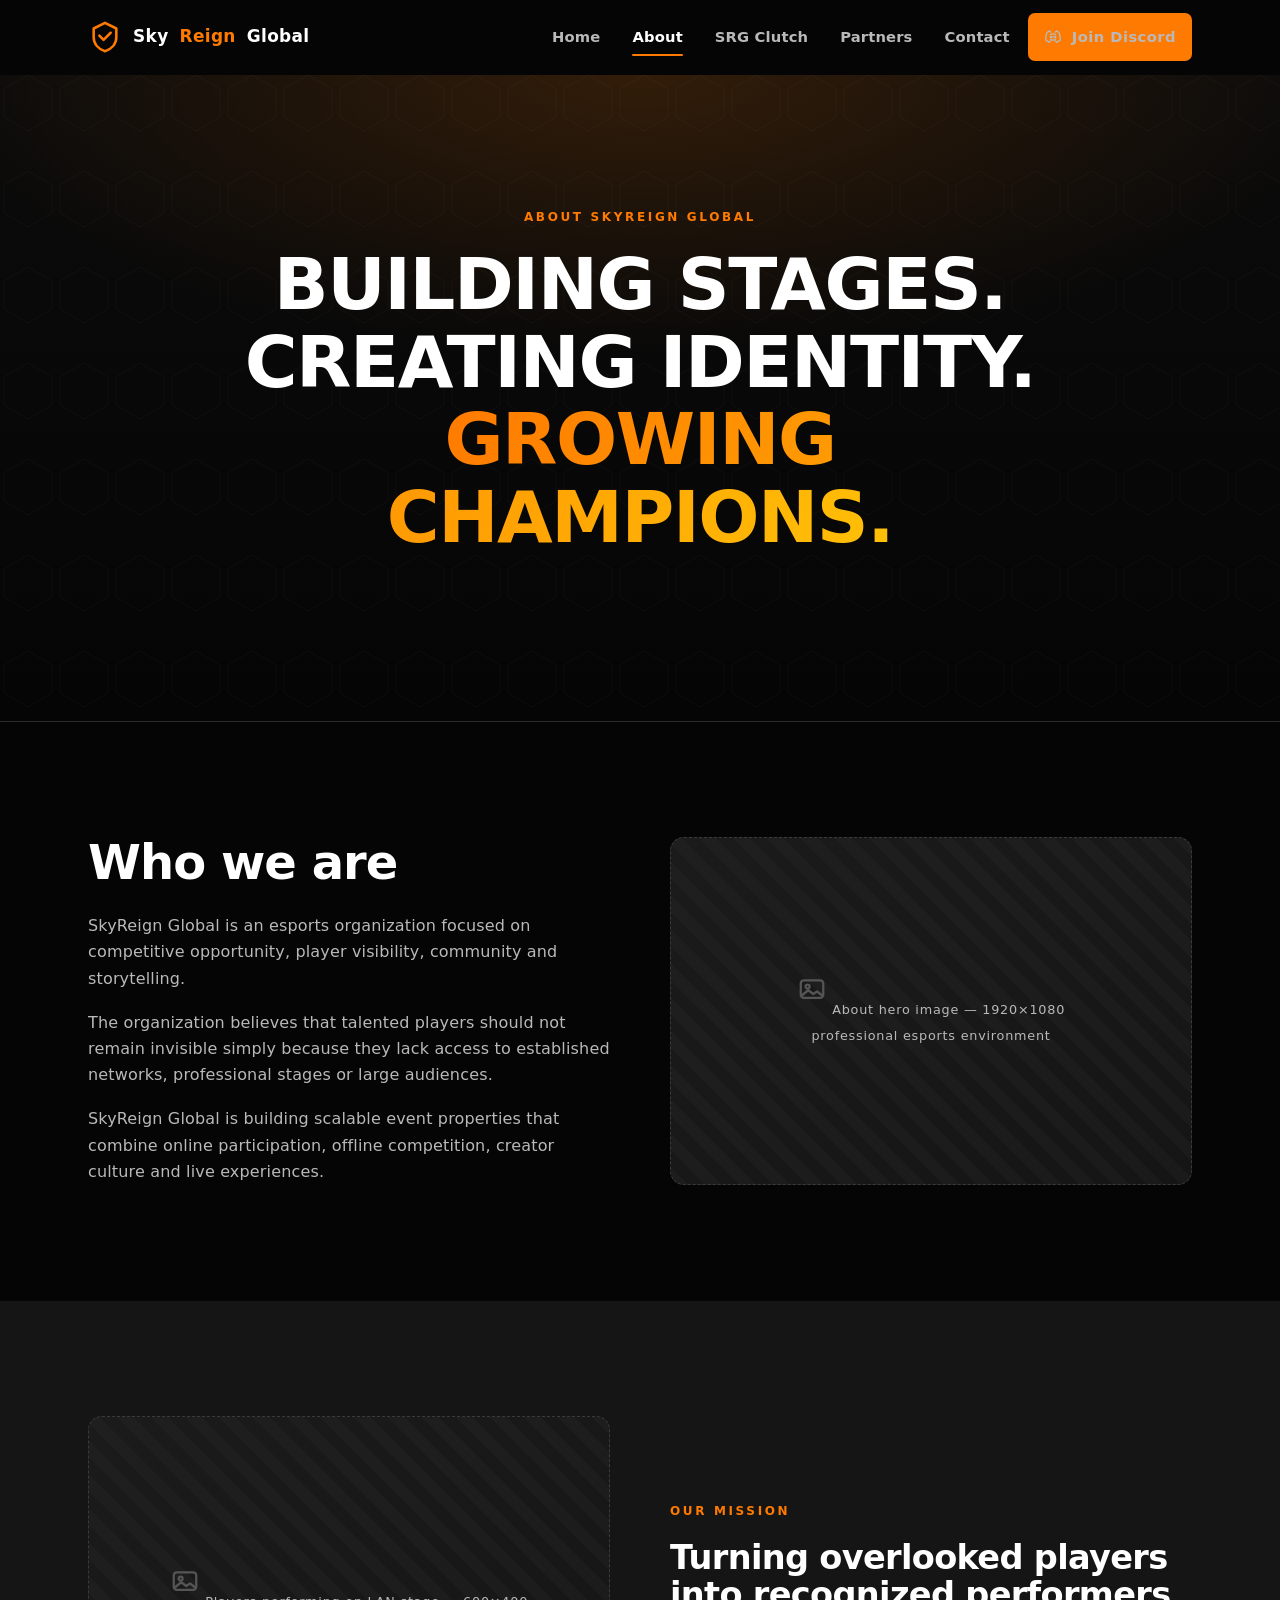
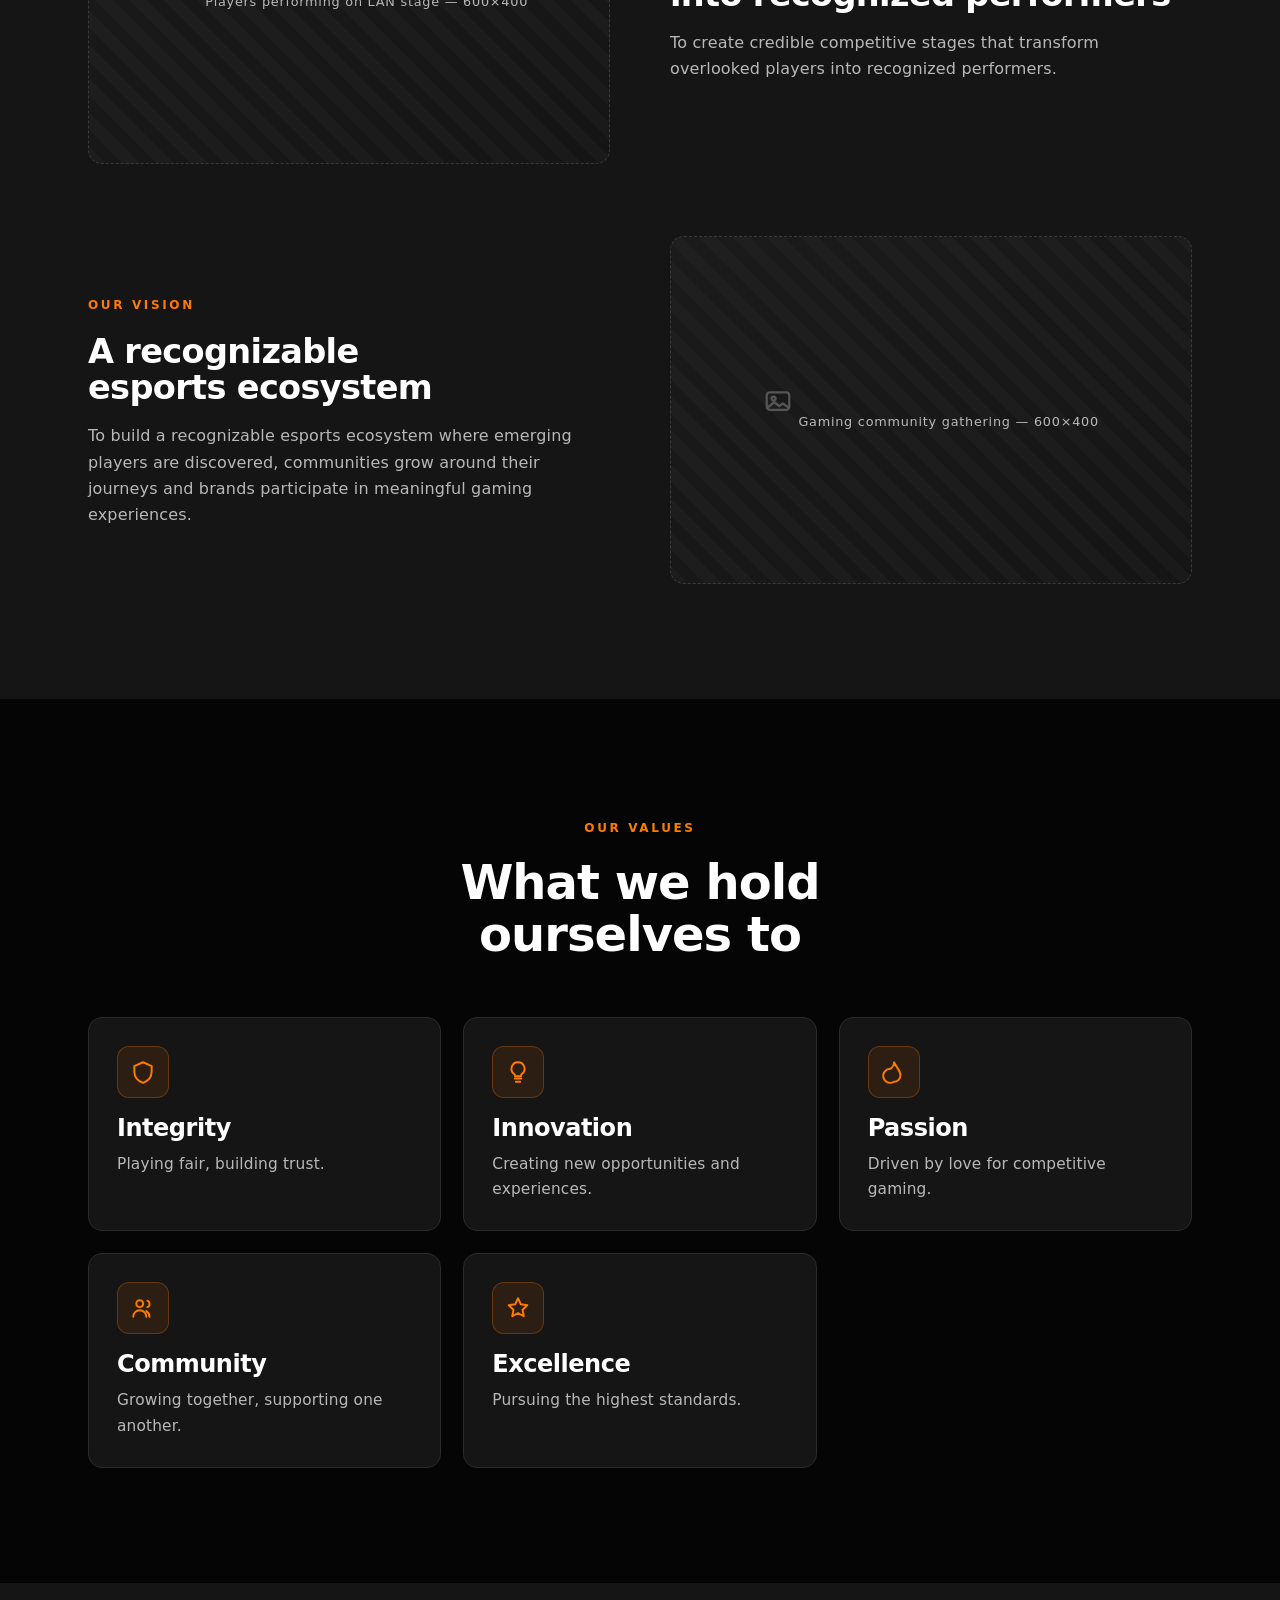
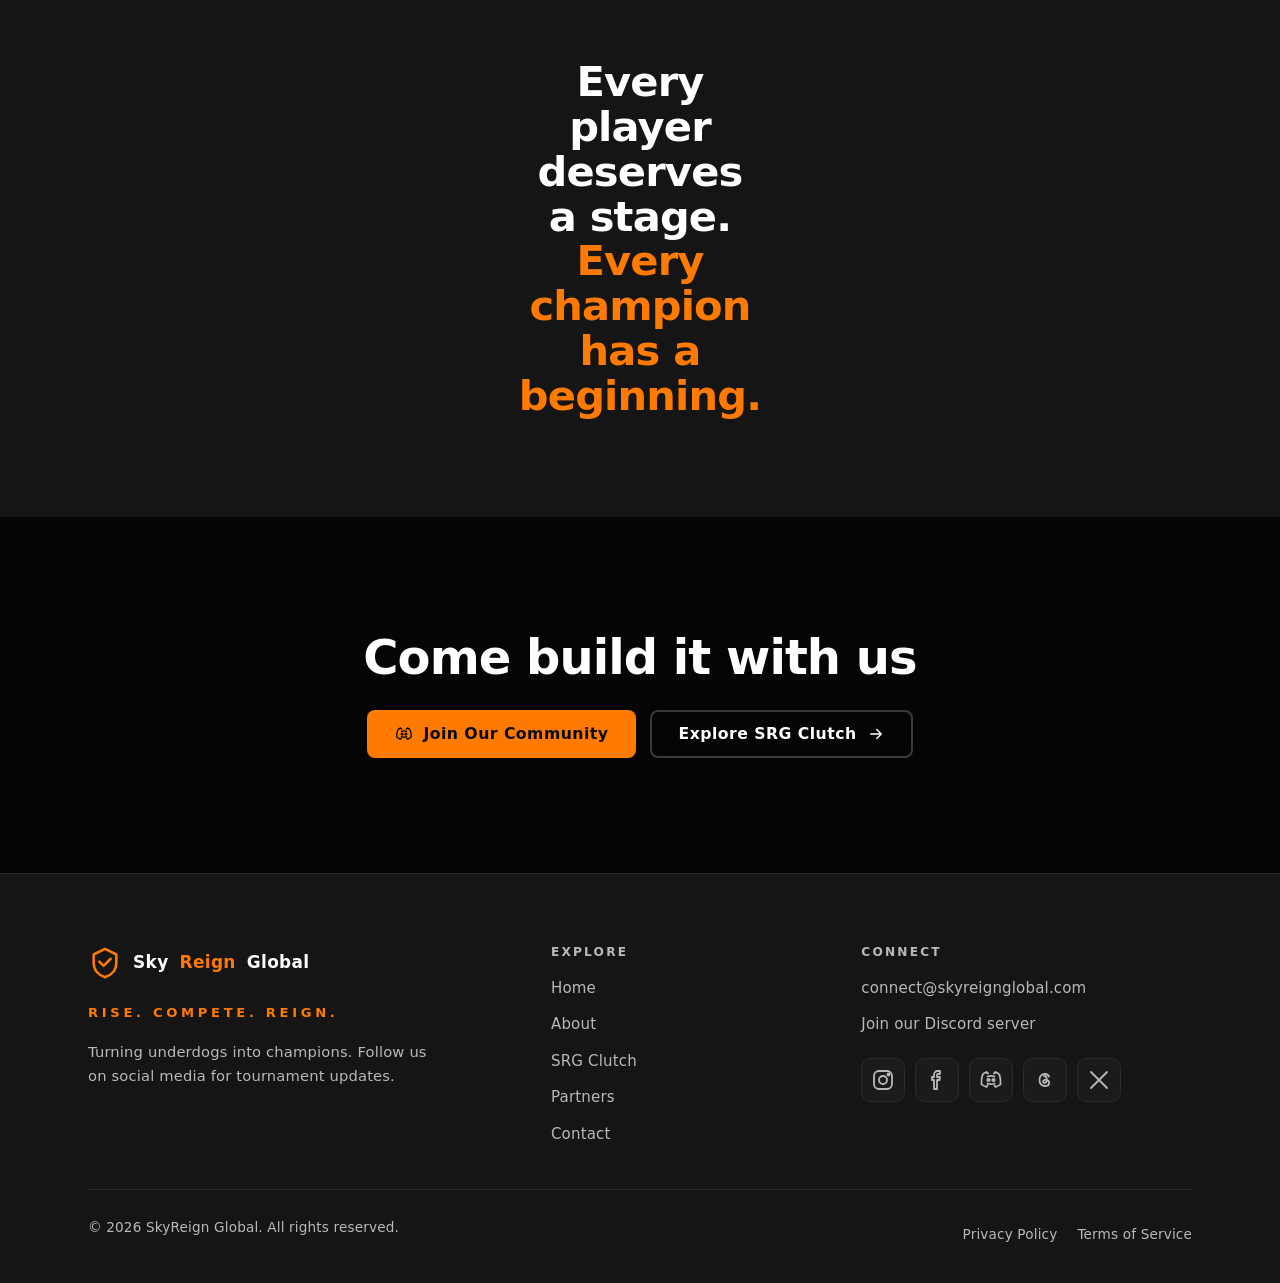
==== about.html @ 689725c6 "Build full SkyReign Global static site Replace the single registration page with the complete five-p" ====
<!DOCTYPE html>
<html lang="en">
<head>
<meta charset="utf-8">
<meta name="viewport" content="width=device-width, initial-scale=1">
<title>About SkyReign Global | Esports Organization</title>
<meta name="description" content="Learn about SkyReign Global's mission to discover talent, create opportunities, and build thriving esports communities for emerging players.">
<link rel="canonical" href="https://www.skyreignglobal.com/about">
<meta property="og:type" content="website">
<meta property="og:site_name" content="SkyReign Global">
<meta property="og:title" content="About SkyReign Global | Esports Organization">
<meta property="og:description" content="Learn about SkyReign Global's mission to discover talent, create opportunities, and build thriving esports communities for emerging players.">
<meta property="og:url" content="https://www.skyreignglobal.com/about">
<meta property="og:image" content="https://www.skyreignglobal.com/assets/img/og-about.jpg">
<meta name="twitter:card" content="summary_large_image">
<meta name="theme-color" content="#050505">
<link rel="stylesheet" href="assets/css/styles.css">
</head>
<body>

<a class="skip-link" href="#main">Skip to main content</a>

<header class="site-header">
  <div class="wrap header-inner">
    <a class="brand" href="index.html">
      <svg class="mark icon" style="color:var(--inferno)" aria-hidden="true"><use href="assets/icons.svg#i-logo"></use></svg>
      Sky<em>Reign</em> Global
    </a>
    <button class="nav-toggle" type="button" aria-expanded="false" aria-controls="primary-nav" aria-label="Open menu">
      <svg class="icon" aria-hidden="true"><use href="assets/icons.svg#i-menu"></use></svg>
    </button>
    <nav id="primary-nav" class="nav" aria-label="Primary">
      <a href="index.html">Home</a>
      <a href="about.html" aria-current="page">About</a>
      <a href="srg-clutch.html">SRG Clutch</a>
      <a href="partners.html">Partners</a>
      <a href="contact.html">Contact</a>
      <a class="btn header-cta" href="https://discord.gg/VtwueCAWg9" target="_blank" rel="noopener">
        <svg class="icon" aria-hidden="true"><use href="assets/icons.svg#i-discord"></use></svg>
        Join Discord
      </a>
    </nav>
  </div>
</header>

<main id="main">

  <section class="hero compact center">
    <div class="hexes" aria-hidden="true"></div>
    <div class="wrap">
      <div class="hero-inner">
        <p class="eyebrow">About SkyReign Global</p>
        <h1>Building stages.<br>Creating identity.<br><span class="accent">Growing champions.</span></h1>
      </div>
    </div>
  </section>

  <section class="section" aria-labelledby="who-h">
    <div class="wrap">
      <div class="split">
        <div class="reveal">
          <h2 id="who-h">Who we are</h2>
          <p class="muted">SkyReign Global is an esports organization focused on competitive opportunity, player visibility, community and storytelling.</p>
          <p class="muted">The organization believes that talented players should not remain invisible simply because they lack access to established networks, professional stages or large audiences.</p>
          <p class="muted">SkyReign Global is building scalable event properties that combine online participation, offline competition, creator culture and live experiences.</p>
        </div>
        <div class="media reveal">
          <div>
            <svg class="icon" aria-hidden="true"><use href="assets/icons.svg#i-image"></use></svg>
            <span>About hero image — 1920×1080<br>professional esports environment</span>
          </div>
        </div>
      </div>
    </div>
  </section>

  <section class="section carbon" aria-labelledby="vm-h">
    <div class="wrap">
      <h2 id="vm-h" class="sr-only">Vision and mission</h2>

      <div class="split reveal" style="margin-bottom:clamp(40px,6vw,72px)">
        <div class="media">
          <div>
            <svg class="icon" aria-hidden="true"><use href="assets/icons.svg#i-image"></use></svg>
            <span>Players performing on LAN stage — 600×400</span>
          </div>
        </div>
        <div>
          <p class="eyebrow">Our Mission</p>
          <h3 style="font-size:clamp(1.5rem,3vw,2.1rem)">Turning overlooked players into recognized performers</h3>
          <p class="muted">To create credible competitive stages that transform overlooked players into recognized performers.</p>
        </div>
      </div>

      <div class="split flip reveal">
        <div class="media">
          <div>
            <svg class="icon" aria-hidden="true"><use href="assets/icons.svg#i-image"></use></svg>
            <span>Gaming community gathering — 600×400</span>
          </div>
        </div>
        <div>
          <p class="eyebrow">Our Vision</p>
          <h3 style="font-size:clamp(1.5rem,3vw,2.1rem)">A recognizable esports ecosystem</h3>
          <p class="muted">To build a recognizable esports ecosystem where emerging players are discovered, communities grow around their journeys and brands participate in meaningful gaming experiences.</p>
        </div>
      </div>
    </div>
  </section>

  <section class="section" aria-labelledby="values-h">
    <div class="wrap">
      <div class="section-head center reveal">
        <p class="eyebrow">Our Values</p>
        <h2 id="values-h">What we hold ourselves to</h2>
      </div>

      <div class="grid c3 reveal">
        <article class="card">
          <div class="card-icon"><svg class="icon" aria-hidden="true"><use href="assets/icons.svg#i-shield"></use></svg></div>
          <h3>Integrity</h3>
          <p>Playing fair, building trust.</p>
        </article>
        <article class="card">
          <div class="card-icon"><svg class="icon" aria-hidden="true"><use href="assets/icons.svg#i-bulb"></use></svg></div>
          <h3>Innovation</h3>
          <p>Creating new opportunities and experiences.</p>
        </article>
        <article class="card">
          <div class="card-icon"><svg class="icon" aria-hidden="true"><use href="assets/icons.svg#i-flame"></use></svg></div>
          <h3>Passion</h3>
          <p>Driven by love for competitive gaming.</p>
        </article>
        <article class="card">
          <div class="card-icon"><svg class="icon" aria-hidden="true"><use href="assets/icons.svg#i-users"></use></svg></div>
          <h3>Community</h3>
          <p>Growing together, supporting one another.</p>
        </article>
        <article class="card">
          <div class="card-icon"><svg class="icon" aria-hidden="true"><use href="assets/icons.svg#i-star"></use></svg></div>
          <h3>Excellence</h3>
          <p>Pursuing the highest standards.</p>
        </article>
      </div>
    </div>
  </section>

  <section class="section tight carbon" aria-labelledby="quote-h">
    <div class="wrap">
      <blockquote class="reveal" style="margin:0;text-align:center;max-width:24ch;margin-inline:auto">
        <h2 id="quote-h" style="font-size:clamp(1.6rem,4vw,2.6rem)">
          Every player deserves a stage. <span style="color:var(--inferno)">Every champion has a beginning.</span>
        </h2>
      </blockquote>
    </div>
  </section>

  <section class="section" aria-labelledby="cta-h">
    <div class="wrap" style="text-align:center">
      <h2 id="cta-h" class="reveal">Come build it with us</h2>
      <div class="btn-row center reveal" style="margin-top:26px">
        <a class="btn" href="https://discord.gg/VtwueCAWg9" target="_blank" rel="noopener">
          <svg class="icon" aria-hidden="true"><use href="assets/icons.svg#i-discord"></use></svg>
          Join Our Community
        </a>
        <a class="btn ghost" href="srg-clutch.html">
          Explore SRG Clutch
          <svg class="icon" aria-hidden="true"><use href="assets/icons.svg#i-arrow"></use></svg>
        </a>
      </div>
    </div>
  </section>

</main>

<footer class="site-footer">
  <div class="wrap">
    <div class="footer-grid">
      <div>
        <a class="brand" href="index.html">
          <svg class="mark icon" style="color:var(--inferno)" aria-hidden="true"><use href="assets/icons.svg#i-logo"></use></svg>
          Sky<em>Reign</em> Global
        </a>
        <p class="footer-tag">Rise. Compete. Reign.</p>
        <p class="muted" style="font-size:.92rem;max-width:38ch">Turning underdogs into champions. Follow us on social media for tournament updates.</p>
      </div>
      <div>
        <h4>Explore</h4>
        <ul class="footer-links">
          <li><a href="index.html">Home</a></li>
          <li><a href="about.html">About</a></li>
          <li><a href="srg-clutch.html">SRG Clutch</a></li>
          <li><a href="partners.html">Partners</a></li>
          <li><a href="contact.html">Contact</a></li>
        </ul>
      </div>
      <div>
        <h4>Connect</h4>
        <ul class="footer-links" style="margin-bottom:20px">
          <li><a href="mailto:connect@skyreignglobal.com">connect@skyreignglobal.com</a></li>
          <li><a href="https://discord.gg/VtwueCAWg9" target="_blank" rel="noopener">Join our Discord server</a></li>
        </ul>
        <div class="icon-row">
          <a class="icon-btn" href="https://www.instagram.com/skyreignglobal/" target="_blank" rel="noopener" aria-label="SkyReign Global on Instagram"><svg class="icon" aria-hidden="true"><use href="assets/icons.svg#i-instagram"></use></svg></a>
          <a class="icon-btn" href="https://www.facebook.com/skyreignglobal/" target="_blank" rel="noopener" aria-label="SkyReign Global on Facebook"><svg class="icon" aria-hidden="true"><use href="assets/icons.svg#i-facebook"></use></svg></a>
          <a class="icon-btn" href="https://discord.gg/VtwueCAWg9" target="_blank" rel="noopener" aria-label="SkyReign Global on Discord"><svg class="icon" aria-hidden="true"><use href="assets/icons.svg#i-discord"></use></svg></a>
          <a class="icon-btn" href="https://www.threads.com/@skyreignglobal" target="_blank" rel="noopener" aria-label="SkyReign Global on Threads"><svg class="icon" aria-hidden="true"><use href="assets/icons.svg#i-threads"></use></svg></a>
          <a class="icon-btn" href="https://x.com/skyreignglobal" target="_blank" rel="noopener" aria-label="SkyReign Global on X"><svg class="icon" aria-hidden="true"><use href="assets/icons.svg#i-x"></use></svg></a>
        </div>
      </div>
    </div>
    <div class="footer-bottom">
      <p>© <span data-year>2026</span> SkyReign Global. All rights reserved.</p>
      <nav aria-label="Legal">
        <a href="privacy.html">Privacy Policy</a>
        <a href="terms.html">Terms of Service</a>
      </nav>
    </div>
  </div>
</footer>

<script src="assets/js/main.js"></script>
</body>
</html>
---- assets/css/styles.css ----
/* ============================================================
   SkyReign Global — design system
   Brand palette and every shared component. One stylesheet,
   loaded by all pages.
   ============================================================ */

:root {
  /* Blacks */
  --jet: #050505;
  --carbon: #151515;
  --surface: #1b1b1b;
  --line: #2b2b2b;

  /* Oranges — primary brand */
  --inferno: #ff7a00;
  --flame: #ff5a00;

  /* Accents */
  --scarlet: #ff3830;
  --gold: #ffc107;
  --white: #ffffff;
  --steel: #a0a0a0;

  /* Event palette */
  --navy: #0f1b4c;
  --cyan: #00d4ff;
  --blue: #0099ff;

  /* Steel is only 4.6:1 on jet — anything smaller than body text
     uses --steel-bright to stay above 4.5:1. */
  --steel-bright: #b9b9b9;

  --maxw: 1200px;
  --gutter: clamp(20px, 5vw, 48px);
  --section-y: clamp(64px, 9vw, 120px);

  --radius: 14px;
  --radius-sm: 9px;

  --glow-orange: 0 0 42px rgba(255, 122, 0, 0.28);
  --glow-cyan: 0 0 42px rgba(0, 212, 255, 0.26);

  --ease: cubic-bezier(0.22, 0.61, 0.36, 1);

  --font: "Inter", "Segoe UI", system-ui, -apple-system, Roboto, Arial, sans-serif;
  --font-display: "Archivo", "Inter", "Segoe UI", system-ui, sans-serif;
}

*,
*::before,
*::after { box-sizing: border-box; }

html {
  scroll-behavior: smooth;
  -webkit-text-size-adjust: 100%;
}

body {
  margin: 0;
  background: var(--jet);
  color: var(--white);
  font-family: var(--font);
  font-size: 1rem;
  line-height: 1.65;          /* WCAG: body line-height >= 1.5 */
  letter-spacing: 0.01em;
  overflow-x: hidden;
}

img { max-width: 100%; height: auto; display: block; }

a { color: var(--inferno); text-decoration-thickness: 1px; text-underline-offset: 3px; }
a:hover { color: var(--gold); }

/* Visible focus on every interactive element. */
a:focus-visible,
button:focus-visible,
input:focus-visible,
select:focus-visible,
textarea:focus-visible,
summary:focus-visible {
  outline: 3px solid var(--cyan);
  outline-offset: 3px;
  border-radius: 4px;
}

/* ---------- Typography ---------- */

h1, h2, h3, h4 {
  font-family: var(--font-display);
  font-weight: 800;
  line-height: 1.08;
  letter-spacing: -0.02em;
  margin: 0 0 0.5em;
  text-wrap: balance;
}

h1 { font-size: clamp(2.4rem, 6.5vw, 4.5rem); }
h2 { font-size: clamp(1.9rem, 4.2vw, 3rem); }
h3 { font-size: clamp(1.15rem, 2vw, 1.5rem); }

p { margin: 0 0 1.1em; }
p:last-child { margin-bottom: 0; }

.lede {
  font-size: clamp(1.05rem, 1.7vw, 1.28rem);
  color: var(--steel-bright);
  max-width: 62ch;
}

.eyebrow {
  display: inline-block;
  font-size: 0.75rem;
  font-weight: 800;
  text-transform: uppercase;
  letter-spacing: 0.22em;
  color: var(--inferno);
  margin-bottom: 18px;
}
.eyebrow.cyan { color: var(--cyan); }

.muted { color: var(--steel-bright); }

.skip-link {
  position: absolute;
  left: 12px;
  top: -60px;
  z-index: 200;
  background: var(--inferno);
  color: #000;
  font-weight: 700;
  padding: 12px 20px;
  border-radius: 0 0 8px 8px;
  transition: top 0.2s var(--ease);
}
.skip-link:focus { top: 0; color: #000; }

.sr-only {
  position: absolute;
  width: 1px; height: 1px;
  padding: 0; margin: -1px;
  overflow: hidden;
  clip: rect(0 0 0 0);
  white-space: nowrap;
  border: 0;
}

/* ---------- Layout ---------- */

.wrap {
  width: 100%;
  max-width: var(--maxw);
  margin: 0 auto;
  padding-inline: var(--gutter);
}

.section { padding-block: var(--section-y); position: relative; }
.section.tight { padding-block: clamp(48px, 6vw, 80px); }
.section.carbon { background: var(--carbon); }

/* Angular divider between sections. */
.section.slant::before {
  content: "";
  position: absolute;
  inset: -1px 0 auto 0;
  height: 60px;
  background: inherit;
  clip-path: polygon(0 0, 100% 100%, 100% 0);
}

/* Subtle hexagonal texture for hero and feature bands. */
.hexes {
  position: absolute;
  inset: 0;
  opacity: 0.5;
  background-image: url("data:image/svg+xml,%3Csvg xmlns='http://www.w3.org/2000/svg' width='56' height='96' viewBox='0 0 56 96'%3E%3Cpath fill='none' stroke='%23ffffff' stroke-opacity='.05' d='M28 0l24 14v28L28 56 4 42V14z'/%3E%3C/svg%3E");
  pointer-events: none;
}

.section-head { max-width: 66ch; margin-bottom: clamp(36px, 5vw, 56px); }
.section-head.center { margin-inline: auto; text-align: center; }

.grid { display: grid; gap: 22px; }
.grid.c2 { grid-template-columns: repeat(2, 1fr); }
.grid.c3 { grid-template-columns: repeat(3, 1fr); }
.grid.c4 { grid-template-columns: repeat(4, 1fr); }

@media (max-width: 900px) {
  .grid.c3, .grid.c4 { grid-template-columns: repeat(2, 1fr); }
}
@media (max-width: 620px) {
  .grid.c2, .grid.c3, .grid.c4 { grid-template-columns: 1fr; }
}

/* ---------- Buttons ---------- */

.btn {
  --btn-bg: var(--inferno);
  --btn-fg: #0a0a0a;
  display: inline-flex;
  align-items: center;
  justify-content: center;
  gap: 10px;
  min-height: 48px;                 /* touch target */
  padding: 13px 26px;
  background: var(--btn-bg);
  color: var(--btn-fg);
  font: 700 0.98rem/1 var(--font);
  letter-spacing: 0.03em;
  text-decoration: none;
  border: 2px solid transparent;
  border-radius: 8px;
  cursor: pointer;
  transition: transform 0.18s var(--ease), box-shadow 0.18s var(--ease),
              background 0.18s var(--ease), color 0.18s var(--ease);
}
.btn:hover {
  color: var(--btn-fg);
  transform: translateY(-2px);
  box-shadow: var(--glow-orange);
}
.btn .icon { width: 18px; height: 18px; }

.btn.ghost {
  --btn-bg: transparent;
  --btn-fg: var(--white);
  border-color: #3a3a3a;
}
.btn.ghost:hover {
  border-color: var(--inferno);
  color: var(--inferno);
  box-shadow: none;
}

.btn.cyan { --btn-bg: var(--cyan); }
.btn.cyan:hover { box-shadow: var(--glow-cyan); }

.btn.full { width: 100%; }

.btn-row { display: flex; flex-wrap: wrap; gap: 14px; }
.btn-row.center { justify-content: center; }

/* ---------- Cards ---------- */

.card {
  position: relative;
  background: var(--carbon);
  border: 1px solid var(--line);
  border-radius: var(--radius);
  padding: 28px;
  height: 100%;
  transition: transform 0.22s var(--ease), border-color 0.22s var(--ease);
}
.card:hover { transform: translateY(-4px); border-color: #444; }

/* Orange hairline that wipes in on hover. */
.card::after {
  content: "";
  position: absolute;
  left: 0; right: 0; top: 0;
  height: 2px;
  background: linear-gradient(90deg, var(--inferno), var(--flame));
  border-radius: var(--radius) var(--radius) 0 0;
  transform: scaleX(0);
  transform-origin: left;
  transition: transform 0.28s var(--ease);
}
.card:hover::after { transform: scaleX(1); }
.card.cyan::after { background: linear-gradient(90deg, var(--cyan), var(--blue)); }

.card h3 { margin-bottom: 10px; }
.card p { color: var(--steel-bright); font-size: 0.96rem; }

.card-icon {
  width: 52px; height: 52px;
  display: grid; place-items: center;
  margin-bottom: 18px;
  border-radius: 12px;
  background: rgba(255, 122, 0, 0.1);
  border: 1px solid rgba(255, 122, 0, 0.28);
  color: var(--inferno);
}
.card-icon .icon { width: 26px; height: 26px; }
.card.cyan .card-icon {
  background: rgba(0, 212, 255, 0.1);
  border-color: rgba(0, 212, 255, 0.3);
  color: var(--cyan);
}

.icon { width: 24px; height: 24px; fill: none; stroke: currentColor;
        stroke-width: 1.8; stroke-linecap: round; stroke-linejoin: round; }

/* ---------- Header ---------- */

.site-header {
  position: sticky;
  top: 0;
  z-index: 100;
  background: transparent;
  border-bottom: 1px solid transparent;
  transition: background 0.25s var(--ease), border-color 0.25s var(--ease);
}
.site-header.scrolled {
  background: rgba(5, 5, 5, 0.92);
  backdrop-filter: blur(12px);
  border-bottom-color: var(--line);
}

.header-inner {
  display: flex;
  align-items: center;
  gap: 24px;
  min-height: 74px;
}

.brand {
  display: inline-flex;
  align-items: center;
  gap: 11px;
  text-decoration: none;
  color: var(--white);
  font-family: var(--font-display);
  font-weight: 800;
  font-size: 1.06rem;
  letter-spacing: 0.02em;
  margin-right: auto;
}
.brand:hover { color: var(--white); }
.brand .mark { width: 34px; height: 34px; flex: none; }
.brand em { font-style: normal; color: var(--inferno); }

.nav { display: flex; align-items: center; gap: 4px; }
.nav a {
  position: relative;
  padding: 9px 14px;
  color: var(--steel-bright);
  font-size: 0.92rem;
  font-weight: 600;
  text-decoration: none;
  border-radius: 7px;
}
.nav a:hover { color: var(--white); background: rgba(255, 255, 255, 0.06); }
.nav a[aria-current="page"] { color: var(--white); }
.nav a[aria-current="page"]::after {
  content: "";
  position: absolute;
  left: 14px; right: 14px; bottom: 2px;
  height: 2px;
  background: var(--inferno);
  border-radius: 2px;
}

.nav-toggle {
  display: none;
  width: 46px; height: 46px;
  background: transparent;
  border: 1px solid var(--line);
  border-radius: 9px;
  color: var(--white);
  cursor: pointer;
}

@media (max-width: 900px) {
  .nav-toggle { display: grid; place-items: center; }
  .nav {
    position: fixed;
    inset: 74px 0 auto 0;
    flex-direction: column;
    align-items: stretch;
    gap: 2px;
    padding: 18px var(--gutter) 30px;
    background: rgba(5, 5, 5, 0.98);
    backdrop-filter: blur(12px);
    border-bottom: 1px solid var(--line);
    transform: translateY(-12px);
    opacity: 0;
    visibility: hidden;
    transition: opacity 0.2s var(--ease), transform 0.2s var(--ease), visibility 0.2s;
  }
  .nav.open { opacity: 1; visibility: visible; transform: none; }
  .nav a { padding: 14px; font-size: 1.02rem; }
  .nav a[aria-current="page"]::after { display: none; }
  .nav .btn { margin-top: 12px; }
}

/* ---------- Hero ---------- */

.hero {
  position: relative;
  display: grid;
  align-items: center;
  min-height: min(88vh, 780px);
  padding-block: clamp(70px, 11vw, 130px);
  overflow: hidden;
  border-bottom: 1px solid var(--line);
  background:
    radial-gradient(90% 70% at 50% 0%, rgba(255, 122, 0, 0.16), transparent 62%),
    linear-gradient(180deg, #0b0b0b, var(--jet));
}
.hero.event {
  background:
    radial-gradient(90% 70% at 50% 0%, rgba(0, 212, 255, 0.2), transparent 62%),
    linear-gradient(180deg, var(--navy), var(--jet) 72%);
}
.hero.compact { min-height: auto; padding-block: clamp(80px, 10vw, 130px); }

.hero .wrap { position: relative; z-index: 1; }
.hero-inner { max-width: 820px; }
.hero.center .hero-inner { margin-inline: auto; text-align: center; }
.hero.center .btn-row { justify-content: center; }
.hero.center .lede { margin-inline: auto; }

.hero h1 { text-transform: uppercase; }
.hero h1 .accent {
  background: linear-gradient(120deg, var(--inferno), var(--gold));
  -webkit-background-clip: text;
  background-clip: text;
  color: transparent;
}
.hero.event h1 .accent {
  background: linear-gradient(120deg, var(--cyan), var(--blue));
  -webkit-background-clip: text;
  background-clip: text;
  color: transparent;
}

.hero .btn-row { margin-top: 32px; }

.hero-tag {
  margin-top: 30px;
  font-family: var(--font-display);
  font-size: 0.86rem;
  font-weight: 700;
  letter-spacing: 0.34em;
  text-transform: uppercase;
  color: var(--steel-bright);
}

/* Scrolling marquee strip under the home hero. */
.ticker {
  border-block: 1px solid var(--line);
  background: var(--carbon);
  overflow: hidden;
  padding-block: 13px;
}
.ticker-track {
  display: flex;
  gap: 44px;
  width: max-content;
  animation: slide 32s linear infinite;
}
.ticker span {
  font-family: var(--font-display);
  font-size: 0.82rem;
  font-weight: 700;
  letter-spacing: 0.2em;
  text-transform: uppercase;
  color: var(--steel-bright);
  white-space: nowrap;
}
.ticker span::before { content: "◆"; color: var(--inferno); margin-right: 44px; }
@keyframes slide { to { transform: translateX(-50%); } }

/* ---------- Stats ---------- */

.stats { display: grid; grid-template-columns: repeat(4, 1fr); gap: 1px; background: var(--line);
         border: 1px solid var(--line); border-radius: var(--radius); overflow: hidden; }
@media (max-width: 760px) { .stats { grid-template-columns: repeat(2, 1fr); } }

.stat { background: var(--carbon); padding: 26px 22px; text-align: center; }
.stat .icon { width: 26px; height: 26px; color: var(--inferno); margin: 0 auto 12px; }
.stat .value {
  display: block;
  font-family: var(--font-display);
  font-size: clamp(1.4rem, 2.6vw, 1.95rem);
  font-weight: 800;
  line-height: 1.1;
}
.stat .label {
  display: block;
  margin-top: 7px;
  font-size: 0.76rem;
  font-weight: 700;
  letter-spacing: 0.16em;
  text-transform: uppercase;
  color: var(--steel-bright);
}
.stats.cyan .stat .icon { color: var(--cyan); }

/* ---------- Timeline ---------- */

.timeline { list-style: none; margin: 0; padding: 0; display: grid; gap: 0; }

.timeline li {
  position: relative;
  padding: 0 0 34px 58px;
  counter-increment: step;
}
.timeline li:last-child { padding-bottom: 0; }

/* Connector line down the left. */
.timeline li::before {
  content: "";
  position: absolute;
  left: 21px; top: 44px; bottom: -4px;
  width: 2px;
  background: linear-gradient(180deg, var(--inferno), rgba(255, 122, 0, 0.12));
}
.timeline li:last-child::before { display: none; }

.timeline .dot {
  position: absolute;
  left: 0; top: 0;
  width: 44px; height: 44px;
  display: grid; place-items: center;
  border-radius: 50%;
  background: var(--carbon);
  border: 2px solid var(--inferno);
  color: var(--inferno);
  font-family: var(--font-display);
  font-weight: 800;
}
.timeline .dot .icon { width: 21px; height: 21px; }

.timeline h3 { margin-bottom: 4px; font-size: 1.15rem; }
.timeline .when {
  display: inline-block;
  margin-bottom: 8px;
  font-size: 0.78rem;
  font-weight: 700;
  letter-spacing: 0.13em;
  text-transform: uppercase;
  color: var(--gold);
}
.timeline p { color: var(--steel-bright); font-size: 0.96rem; }

.timeline.cyan li::before { background: linear-gradient(180deg, var(--cyan), rgba(0, 212, 255, 0.12)); }
.timeline.cyan .dot { border-color: var(--cyan); color: var(--cyan); }
.timeline.cyan .when { color: var(--cyan); }

/* Horizontal journey on wide screens. */
@media (min-width: 860px) {
  .timeline.journey { grid-template-columns: repeat(5, 1fr); gap: 20px; }
  .timeline.journey li { padding: 62px 0 0 0; }
  .timeline.journey li::before {
    left: 44px; right: -20px; top: 21px; bottom: auto;
    width: auto; height: 2px;
    background: linear-gradient(90deg, var(--inferno), rgba(255, 122, 0, 0.12));
  }
  .timeline.journey.cyan li::before {
    background: linear-gradient(90deg, var(--cyan), rgba(0, 212, 255, 0.12));
  }
}

/* ---------- Game cards ---------- */

.game {
  position: relative;
  overflow: hidden;
  padding: 32px;
  border-radius: var(--radius);
  border: 1px solid var(--line);
  background: linear-gradient(150deg, var(--surface), var(--carbon));
}
.game::before {
  content: "";
  position: absolute;
  right: -70px; top: -70px;
  width: 220px; height: 220px;
  border-radius: 50%;
  background: radial-gradient(circle, rgba(255, 122, 0, 0.16), transparent 68%);
}
.game.ff::before { background: radial-gradient(circle, rgba(255, 56, 48, 0.16), transparent 68%); }

.game-title {
  font-family: var(--font-display);
  font-size: clamp(1.5rem, 3vw, 2rem);
  font-weight: 800;
  text-transform: uppercase;
  letter-spacing: 0.01em;
  margin-bottom: 6px;
}
.game .platform {
  font-size: 0.78rem;
  font-weight: 700;
  letter-spacing: 0.15em;
  text-transform: uppercase;
  color: var(--inferno);
}
.game.ff .platform { color: var(--scarlet); }

.game-figures { display: flex; gap: 34px; margin: 22px 0; }
.game-figures div { line-height: 1.25; }
.game-figures b {
  display: block;
  font-family: var(--font-display);
  font-size: 1.6rem;
  font-weight: 800;
}
.game-figures span {
  font-size: 0.74rem;
  font-weight: 700;
  letter-spacing: 0.14em;
  text-transform: uppercase;
  color: var(--steel-bright);
}

/* ---------- Tier cards ---------- */

.tier { display: flex; flex-direction: column; }
.tier .badge {
  align-self: flex-start;
  padding: 6px 13px;
  margin-bottom: 16px;
  border-radius: 999px;
  font-size: 0.7rem;
  font-weight: 800;
  letter-spacing: 0.15em;
  text-transform: uppercase;
  background: rgba(255, 122, 0, 0.12);
  border: 1px solid rgba(255, 122, 0, 0.34);
  color: var(--inferno);
}
.tier.t1 .badge { background: rgba(255, 193, 7, 0.13); border-color: rgba(255, 193, 7, 0.4); color: var(--gold); }
.tier.t3 .badge { background: rgba(0, 212, 255, 0.1); border-color: rgba(0, 212, 255, 0.34); color: var(--cyan); }
.tier.t4 .badge { background: rgba(160, 160, 160, 0.12); border-color: #444; color: var(--steel-bright); }

.ticks { list-style: none; margin: 0; padding: 0; display: grid; gap: 9px; }
.ticks li {
  position: relative;
  padding-left: 27px;
  font-size: 0.93rem;
  color: var(--steel-bright);
}
.ticks li::before {
  content: "";
  position: absolute;
  left: 2px; top: 8px;
  width: 11px; height: 6px;
  border-left: 2px solid var(--inferno);
  border-bottom: 2px solid var(--inferno);
  transform: rotate(-45deg);
}
.tier.t1 .ticks li::before { border-color: var(--gold); }
.tier.t3 .ticks li::before { border-color: var(--cyan); }

/* ---------- Pills / categories ---------- */

.pills { display: flex; flex-wrap: wrap; gap: 11px; }
.pill {
  display: inline-flex;
  align-items: center;
  gap: 9px;
  padding: 11px 17px;
  border-radius: 999px;
  border: 1px solid var(--line);
  background: var(--carbon);
  font-size: 0.9rem;
  font-weight: 600;
  color: var(--steel-bright);
  transition: border-color 0.2s var(--ease), color 0.2s var(--ease);
}
.pill:hover { border-color: var(--inferno); color: var(--white); }
.pill .icon { width: 17px; height: 17px; color: var(--inferno); }

/* ---------- Notes / disclaimers ---------- */

.note {
  display: flex;
  gap: 13px;
  padding: 16px 19px;
  border-radius: var(--radius-sm);
  border: 1px solid rgba(255, 193, 7, 0.3);
  background: rgba(255, 193, 7, 0.07);
  font-size: 0.9rem;
  color: #e6d9b4;
}
.note .icon { width: 19px; height: 19px; color: var(--gold); flex: none; margin-top: 2px; }

/* Marks a block that still needs a real asset or URL. */
.todo {
  border: 1px dashed #4a4a4a;
  border-radius: var(--radius-sm);
  padding: 14px 18px;
  background: rgba(255, 255, 255, 0.02);
  font-size: 0.86rem;
  color: var(--steel-bright);
}
.todo b { color: var(--gold); font-weight: 700; }

/* Placeholder where a photo will go, in place of a broken <img>. */
.media {
  position: relative;
  display: grid;
  place-items: center;
  aspect-ratio: 3 / 2;
  border-radius: var(--radius);
  border: 1px dashed #3a3a3a;
  background:
    repeating-linear-gradient(45deg, rgba(255,255,255,0.02) 0 12px, transparent 12px 24px),
    linear-gradient(150deg, var(--surface), var(--carbon));
  color: var(--steel-bright);
  text-align: center;
  padding: 24px;
}
.media .icon { width: 30px; height: 30px; margin: 0 auto 10px; color: #555; }
.media span { font-size: 0.8rem; letter-spacing: 0.06em; }
.media.wide { aspect-ratio: 16 / 7; }

/* ---------- Split rows ---------- */

.split { display: grid; grid-template-columns: 1fr 1fr; gap: clamp(28px, 5vw, 60px); align-items: center; }
@media (max-width: 860px) { .split { grid-template-columns: 1fr; } }
.split.flip > *:first-child { order: 2; }
@media (max-width: 860px) { .split.flip > *:first-child { order: 0; } }

/* ---------- Community / social ---------- */

.social-row { display: flex; flex-wrap: wrap; gap: 12px; }

.social-link {
  display: inline-flex;
  align-items: center;
  gap: 11px;
  min-height: 48px;
  padding: 12px 18px;
  border-radius: 10px;
  border: 1px solid var(--line);
  background: var(--carbon);
  color: var(--white);
  font-size: 0.92rem;
  font-weight: 600;
  text-decoration: none;
  transition: border-color 0.2s var(--ease), transform 0.2s var(--ease);
}
.social-link:hover { border-color: var(--inferno); color: var(--white); transform: translateY(-2px); }
.social-link .icon { width: 20px; height: 20px; color: var(--inferno); }
.social-link small { display: block; color: var(--steel-bright); font-weight: 500; font-size: 0.78rem; }

.discord-panel {
  padding: clamp(30px, 5vw, 48px);
  border-radius: var(--radius);
  border: 1px solid rgba(88, 101, 242, 0.35);
  background:
    radial-gradient(70% 120% at 12% 0%, rgba(88, 101, 242, 0.16), transparent 62%),
    var(--carbon);
}

/* ---------- News ---------- */

.news .thumb {
  aspect-ratio: 4 / 3;
  border-radius: var(--radius-sm);
  margin-bottom: 18px;
  display: grid;
  place-items: center;
  background: linear-gradient(150deg, #232323, #141414);
  border: 1px solid var(--line);
  color: #4a4a4a;
}
.news .thumb .icon { width: 32px; height: 32px; }
.news .tag {
  font-size: 0.72rem;
  font-weight: 800;
  letter-spacing: 0.15em;
  text-transform: uppercase;
  color: var(--inferno);
}
.news h3 { font-size: 1.05rem; margin: 8px 0 6px; }

/* ---------- Forms ---------- */

.form-panel {
  background: var(--carbon);
  border: 1px solid var(--line);
  border-radius: var(--radius);
  padding: clamp(24px, 4vw, 38px);
}

.field { margin-bottom: 18px; }
.field.half { margin-bottom: 0; }

label {
  display: block;
  margin-bottom: 7px;
  font-size: 0.86rem;
  font-weight: 600;
  color: var(--steel-bright);
}
.req::after { content: " *"; color: var(--inferno); }
.hint { font-size: 0.8rem; color: var(--steel-bright); margin-top: 6px; }

input[type="text"],
input[type="email"],
input[type="tel"],
select,
textarea {
  width: 100%;
  min-height: 48px;
  padding: 12px 14px;
  background: var(--surface);
  color: var(--white);
  border: 1px solid var(--line);
  border-radius: var(--radius-sm);
  font: inherit;
  font-size: 0.97rem;
}
input::placeholder, textarea::placeholder { color: #6d6d6d; }
input:hover, select:hover, textarea:hover { border-color: #444; }
textarea { resize: vertical; min-height: 130px; }

select {
  appearance: none;
  background-image: url("data:image/svg+xml,%3Csvg xmlns='http://www.w3.org/2000/svg' width='14' height='9' viewBox='0 0 14 9'%3E%3Cpath fill='none' stroke='%23a0a0a0' stroke-width='2' d='M1 1l6 6 6-6'/%3E%3C/svg%3E");
  background-repeat: no-repeat;
  background-position: right 15px center;
  padding-right: 42px;
}

.field-row { display: grid; grid-template-columns: 1fr 1fr; gap: 18px; margin-bottom: 18px; }
@media (max-width: 620px) { .field-row { grid-template-columns: 1fr; gap: 18px; } }

.consent { display: flex; gap: 12px; align-items: flex-start; margin: 22px 0; }
.consent input { width: 20px; height: 20px; margin-top: 3px; flex: none; accent-color: var(--inferno); }
.consent label { margin: 0; color: var(--white); font-weight: 500; font-size: 0.93rem; }

.form-msg {
  display: none;
  margin-top: 18px;
  padding: 14px 17px;
  border-radius: var(--radius-sm);
  font-size: 0.94rem;
}
.form-msg.show { display: block; }
.form-msg.ok { background: rgba(46, 204, 113, 0.12); border: 1px solid #2ecc71; color: #7ee2a8; }
.form-msg.err { background: rgba(255, 56, 48, 0.12); border: 1px solid var(--scarlet); color: #ff9b96; }

/* Hidden until "Sponsorship" is chosen on the contact form. */
[hidden] { display: none !important; }

/* ---------- Footer ---------- */

.site-footer {
  background: var(--carbon);
  border-top: 1px solid var(--line);
  padding-block: clamp(48px, 6vw, 72px) 30px;
}
.footer-grid {
  display: grid;
  grid-template-columns: 1.6fr 1fr 1.3fr;
  gap: clamp(28px, 5vw, 56px);
  margin-bottom: 42px;
}
@media (max-width: 860px) { .footer-grid { grid-template-columns: 1fr; } }

.footer-grid h4 {
  font-size: 0.76rem;
  font-weight: 800;
  letter-spacing: 0.18em;
  text-transform: uppercase;
  color: var(--steel-bright);
  margin-bottom: 16px;
}
.footer-links { list-style: none; margin: 0; padding: 0; display: grid; gap: 10px; }
.footer-links a { color: var(--steel-bright); text-decoration: none; font-size: 0.94rem; }
.footer-links a:hover { color: var(--inferno); }

.footer-tag {
  font-family: var(--font-display);
  font-size: 0.82rem;
  font-weight: 700;
  letter-spacing: 0.28em;
  text-transform: uppercase;
  color: var(--inferno);
  margin: 14px 0 16px;
}

.footer-bottom {
  display: flex;
  flex-wrap: wrap;
  gap: 14px;
  align-items: center;
  justify-content: space-between;
  padding-top: 26px;
  border-top: 1px solid var(--line);
  font-size: 0.85rem;
  color: var(--steel-bright);
}
.footer-bottom nav { display: flex; gap: 20px; }
.footer-bottom a { color: var(--steel-bright); text-decoration: none; }
.footer-bottom a:hover { color: var(--inferno); }

.icon-row { display: flex; gap: 10px; flex-wrap: wrap; }
.icon-btn {
  width: 44px; height: 44px;
  display: grid; place-items: center;
  border-radius: 10px;
  border: 1px solid var(--line);
  background: var(--surface);
  color: var(--steel-bright);
  transition: color 0.2s var(--ease), border-color 0.2s var(--ease), transform 0.2s var(--ease);
}
.icon-btn:hover { color: var(--inferno); border-color: var(--inferno); transform: translateY(-2px); }

/* ---------- Scroll reveal ---------- */

.reveal {
  opacity: 0;
  transform: translateY(22px);
  transition: opacity 0.6s var(--ease), transform 0.6s var(--ease);
}
.reveal.in { opacity: 1; transform: none; }

/* Motion is decorative only — remove it wholesale on request. */
@media (prefers-reduced-motion: reduce) {
  html { scroll-behavior: auto; }
  *, *::before, *::after {
    animation-duration: 0.001ms !important;
    animation-iteration-count: 1 !important;
    transition-duration: 0.001ms !important;
  }
  .reveal { opacity: 1; transform: none; }
  .ticker-track { animation: none; }
}
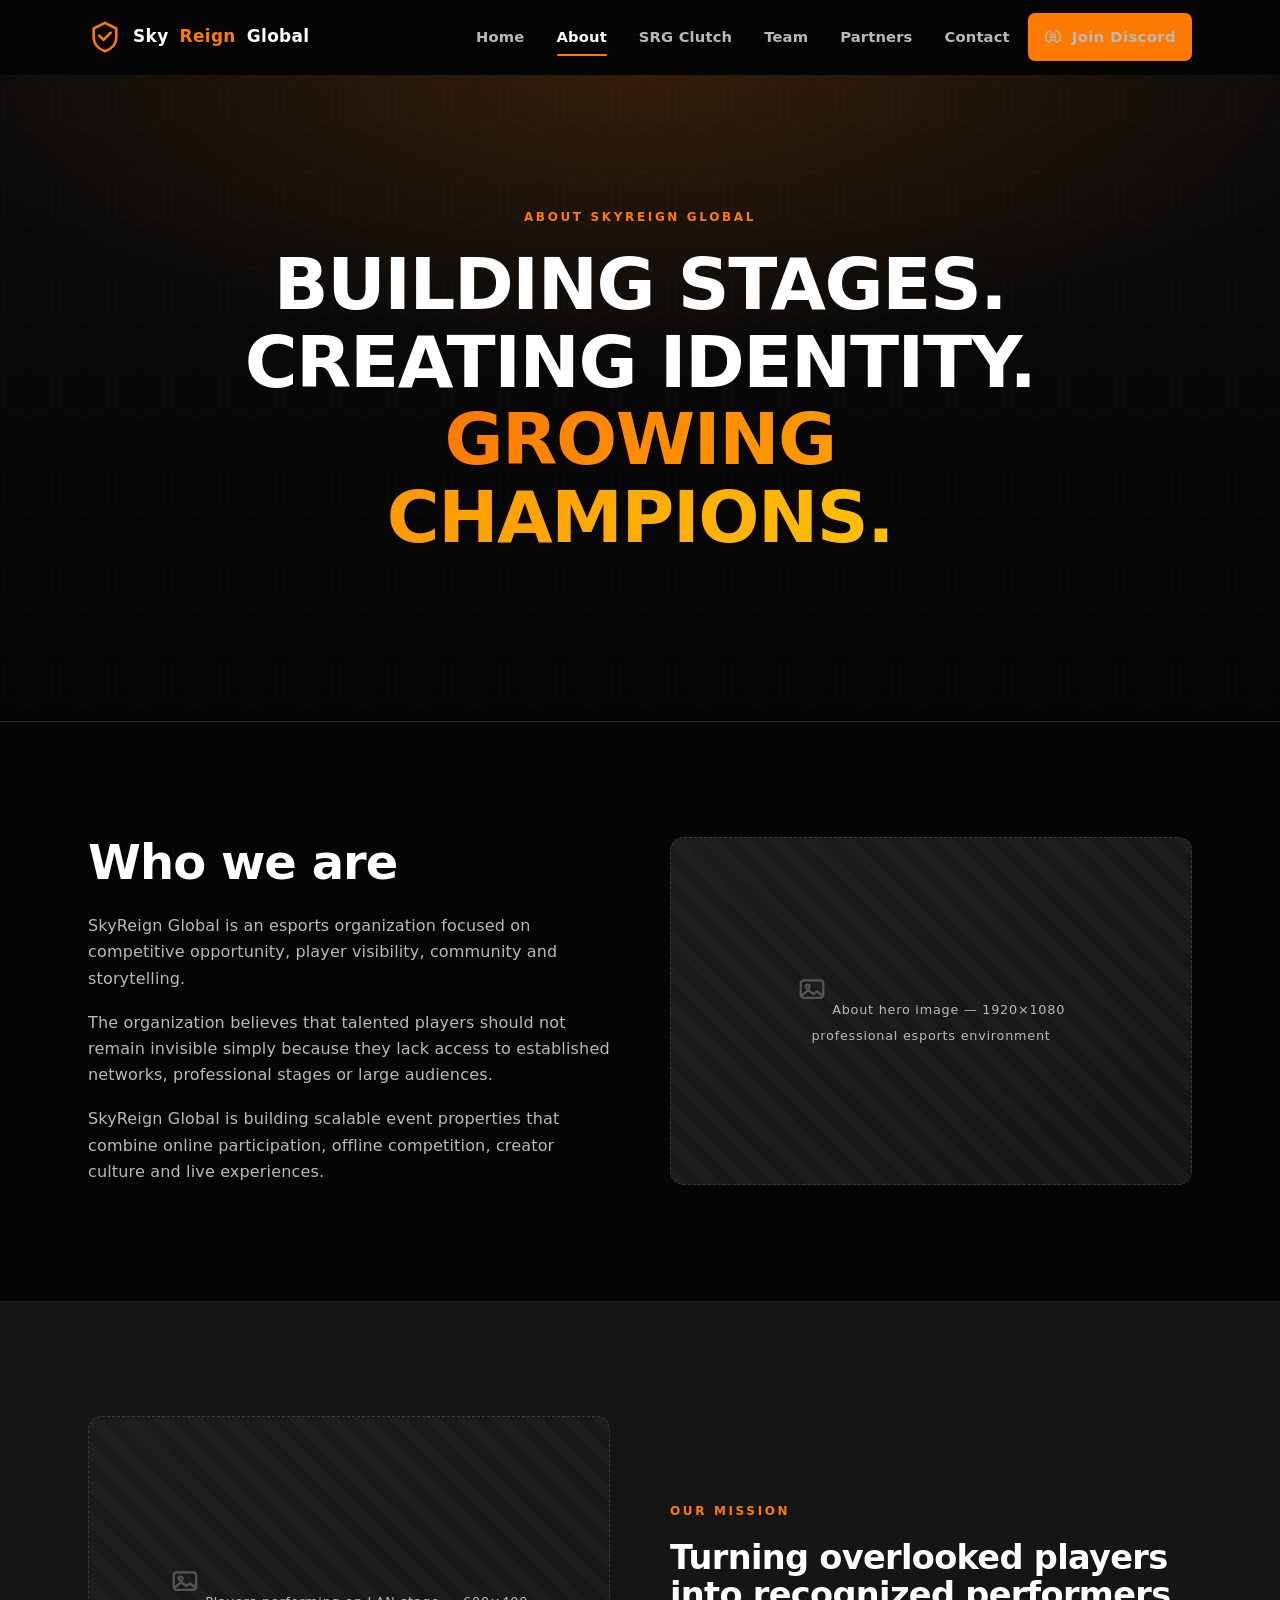
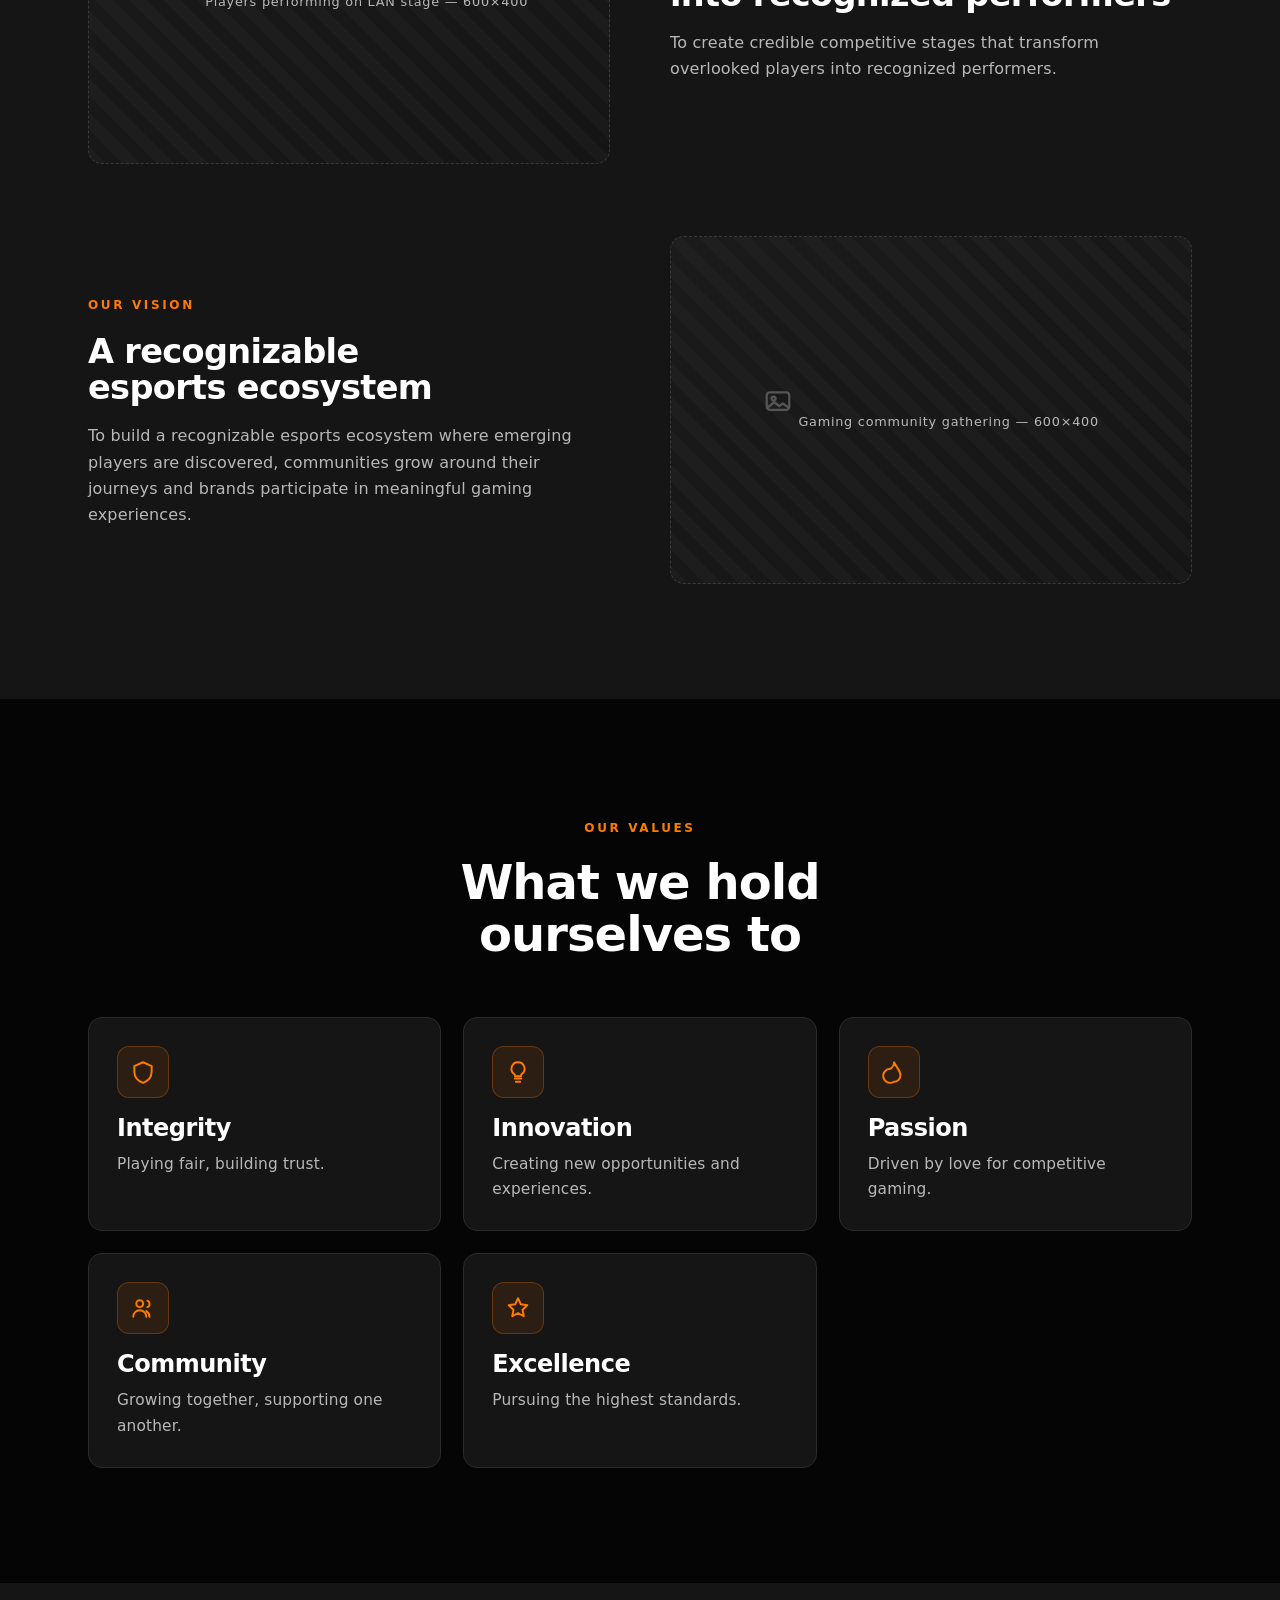
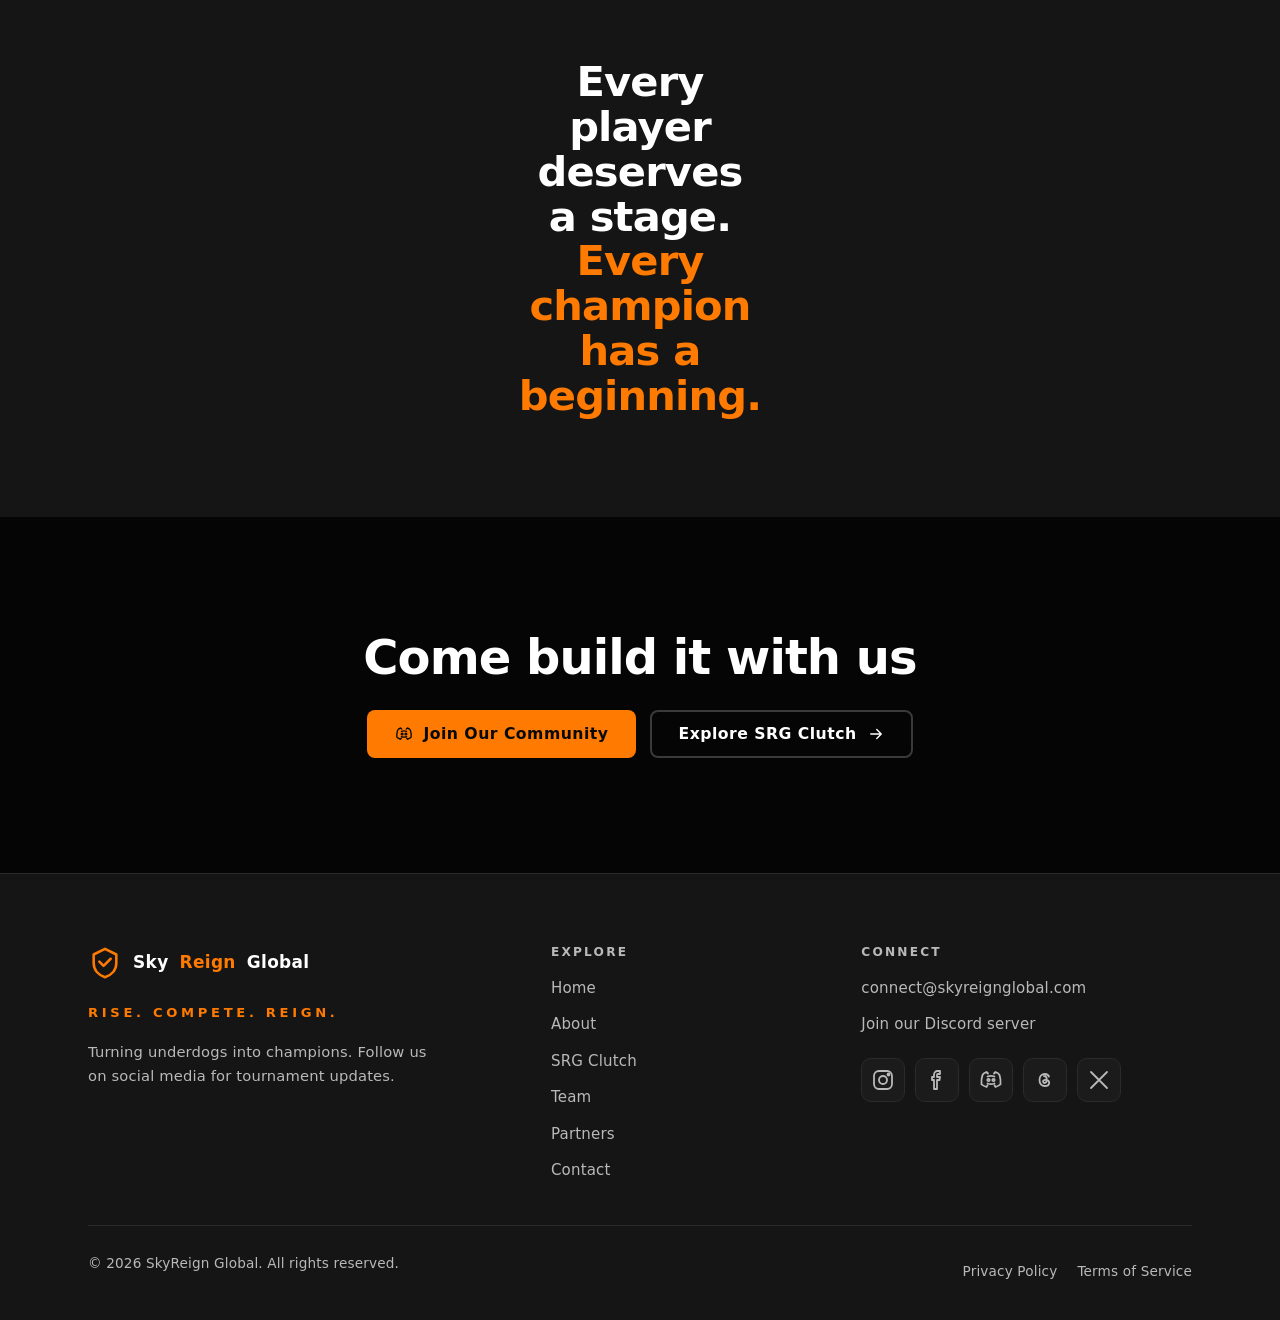
==== commit c131402c: "Add on-domain registration, countdown, team page and slot bars Pull four pieces from the SRG Clutch " ====
--- a/about.html
+++ b/about.html
@@ -33,6 +33,7 @@
       <a href="index.html">Home</a>
       <a href="about.html" aria-current="page">About</a>
       <a href="srg-clutch.html">SRG Clutch</a>
+      <a href="team.html">Team</a>
       <a href="partners.html">Partners</a>
       <a href="contact.html">Contact</a>
       <a class="btn header-cta" href="https://discord.gg/VtwueCAWg9" target="_blank" rel="noopener">
@@ -190,6 +191,7 @@
           <li><a href="index.html">Home</a></li>
           <li><a href="about.html">About</a></li>
           <li><a href="srg-clutch.html">SRG Clutch</a></li>
+          <li><a href="team.html">Team</a></li>
           <li><a href="partners.html">Partners</a></li>
           <li><a href="contact.html">Contact</a></li>
         </ul>
--- a/assets/css/styles.css
+++ b/assets/css/styles.css
@@ -921,3 +921,213 @@
   .reveal { opacity: 1; transform: none; }
   .ticker-track { animation: none; }
 }
+
+/* ============================================================
+   Additions: countdown, capacity bars, registration form
+   extras, and the team roster. All in the brand palette above.
+   ============================================================ */
+
+/* ---------- Countdown ---------- */
+
+.countdown {
+  display: flex;
+  flex-wrap: wrap;
+  gap: 12px;
+  margin-top: 32px;
+}
+.hero.center .countdown { justify-content: center; }
+
+.cd-unit {
+  min-width: 78px;
+  padding: 14px 10px;
+  border-radius: var(--radius-sm);
+  border: 1px solid var(--line);
+  background: rgba(21, 21, 21, 0.6);
+  text-align: center;
+}
+.hero.event .cd-unit { border-color: rgba(0, 212, 255, 0.28); }
+
+.cd-num {
+  font-family: var(--font-display);
+  font-size: clamp(1.7rem, 4vw, 2.4rem);
+  font-weight: 800;
+  line-height: 1;
+  color: var(--white);
+  font-variant-numeric: tabular-nums;
+}
+.hero .cd-num { color: var(--inferno); }
+.hero.event .cd-num { color: var(--cyan); }
+
+.cd-label {
+  margin-top: 8px;
+  font-size: 0.68rem;
+  font-weight: 700;
+  letter-spacing: 0.16em;
+  text-transform: uppercase;
+  color: var(--steel-bright);
+}
+
+.countdown.ended .cd-num { color: var(--steel-bright); }
+
+/* ---------- Capacity bars ---------- */
+
+.capacity { margin: 20px 0 22px; }
+.capacity-bar {
+  height: 9px;
+  border-radius: 999px;
+  background: var(--surface);
+  border: 1px solid var(--line);
+  overflow: hidden;
+}
+.capacity-fill {
+  height: 100%;
+  width: 0;
+  border-radius: 999px;
+  background: linear-gradient(90deg, var(--inferno), var(--flame));
+  transition: width 1s var(--ease);
+}
+.game.ff .capacity-fill { background: linear-gradient(90deg, var(--scarlet), var(--flame)); }
+.capacity-text {
+  margin: 10px 0 0;
+  font-size: 0.84rem;
+  color: var(--steel-bright);
+}
+.capacity-text b { color: var(--white); font-weight: 700; }
+
+@media (prefers-reduced-motion: reduce) {
+  .capacity-fill { transition: none; }
+}
+
+/* ---------- Registration form extras ---------- */
+
+/* Inline per-field error, hidden until its .field gets .invalid. */
+.field-error {
+  display: none;
+  margin: 7px 0 0;
+  font-size: 0.82rem;
+  color: #ff9b96;
+}
+.field.invalid .field-error { display: block; }
+.field.invalid input,
+.field.invalid select {
+  border-color: var(--scarlet);
+}
+
+.roster-head {
+  margin: 0 0 14px;
+  font-size: 0.76rem;
+  font-weight: 700;
+  letter-spacing: 0.14em;
+  text-transform: uppercase;
+  color: var(--steel-bright);
+}
+
+.roster-slot {
+  padding: 18px;
+  margin-bottom: 14px;
+  border: 1px solid var(--line);
+  border-radius: var(--radius-sm);
+  background: rgba(255, 255, 255, 0.015);
+}
+.roster-slot:last-of-type { margin-bottom: 0; }
+.roster-slot h4 {
+  margin: 0 0 12px;
+  font-size: 0.98rem;
+  font-family: var(--font);
+  font-weight: 700;
+  color: var(--white);
+}
+
+/* Consent checkboxes on the registration form. */
+.check {
+  display: flex;
+  gap: 12px;
+  align-items: flex-start;
+  margin: 14px 0;
+  font-size: 0.93rem;
+  color: var(--white);
+  cursor: pointer;
+}
+.check input {
+  width: 20px;
+  height: 20px;
+  margin-top: 2px;
+  flex: none;
+  accent-color: var(--inferno);
+}
+
+/* Success panel, revealed after a valid submit. */
+.form-success {
+  display: none;
+  margin-top: 20px;
+  padding: 16px 18px;
+  border-radius: var(--radius-sm);
+  background: rgba(46, 204, 113, 0.12);
+  border: 1px solid #2ecc71;
+  color: #9fe9bd;
+  font-size: 0.95rem;
+}
+.form-success.show { display: block; }
+
+/* Consent error sits under both checkboxes. */
+#consentError { display: none; }
+#consentError.show { display: block; }
+
+/* ---------- Team roster ---------- */
+
+.team-block { margin-bottom: clamp(34px, 5vw, 52px); }
+.team-block:last-of-type { margin-bottom: 0; }
+
+.team-block-title {
+  font-family: var(--font-display);
+  font-size: 0.82rem;
+  font-weight: 800;
+  letter-spacing: 0.16em;
+  text-transform: uppercase;
+  color: var(--inferno);
+  padding-bottom: 14px;
+  margin-bottom: 22px;
+  border-bottom: 1px solid var(--line);
+}
+
+.team-grid {
+  display: grid;
+  grid-template-columns: repeat(auto-fill, minmax(240px, 1fr));
+  gap: 18px;
+}
+
+.member {
+  position: relative;
+  padding: 22px 24px;
+  border-radius: var(--radius);
+  border: 1px solid var(--line);
+  background: var(--carbon);
+  border-left: 3px solid var(--inferno);
+}
+.member.bgmi { border-left-color: var(--cyan); }
+.member.girls { border-left-color: #a855f7; }
+.member.prod { border-left-color: var(--gold); }
+
+.member-name {
+  font-family: var(--font-display);
+  font-size: 1.15rem;
+  font-weight: 800;
+  color: var(--white);
+}
+.member-role {
+  margin-top: 3px;
+  font-size: 0.82rem;
+  font-weight: 700;
+  letter-spacing: 0.08em;
+  text-transform: uppercase;
+  color: var(--inferno);
+}
+.member.bgmi .member-role { color: var(--cyan); }
+.member.girls .member-role { color: #c084fc; }
+.member.prod .member-role { color: var(--gold); }
+.member-exp {
+  margin: 12px 0 0;
+  font-size: 0.9rem;
+  color: var(--steel-bright);
+}
+.member-exp b { color: var(--white); font-weight: 700; }
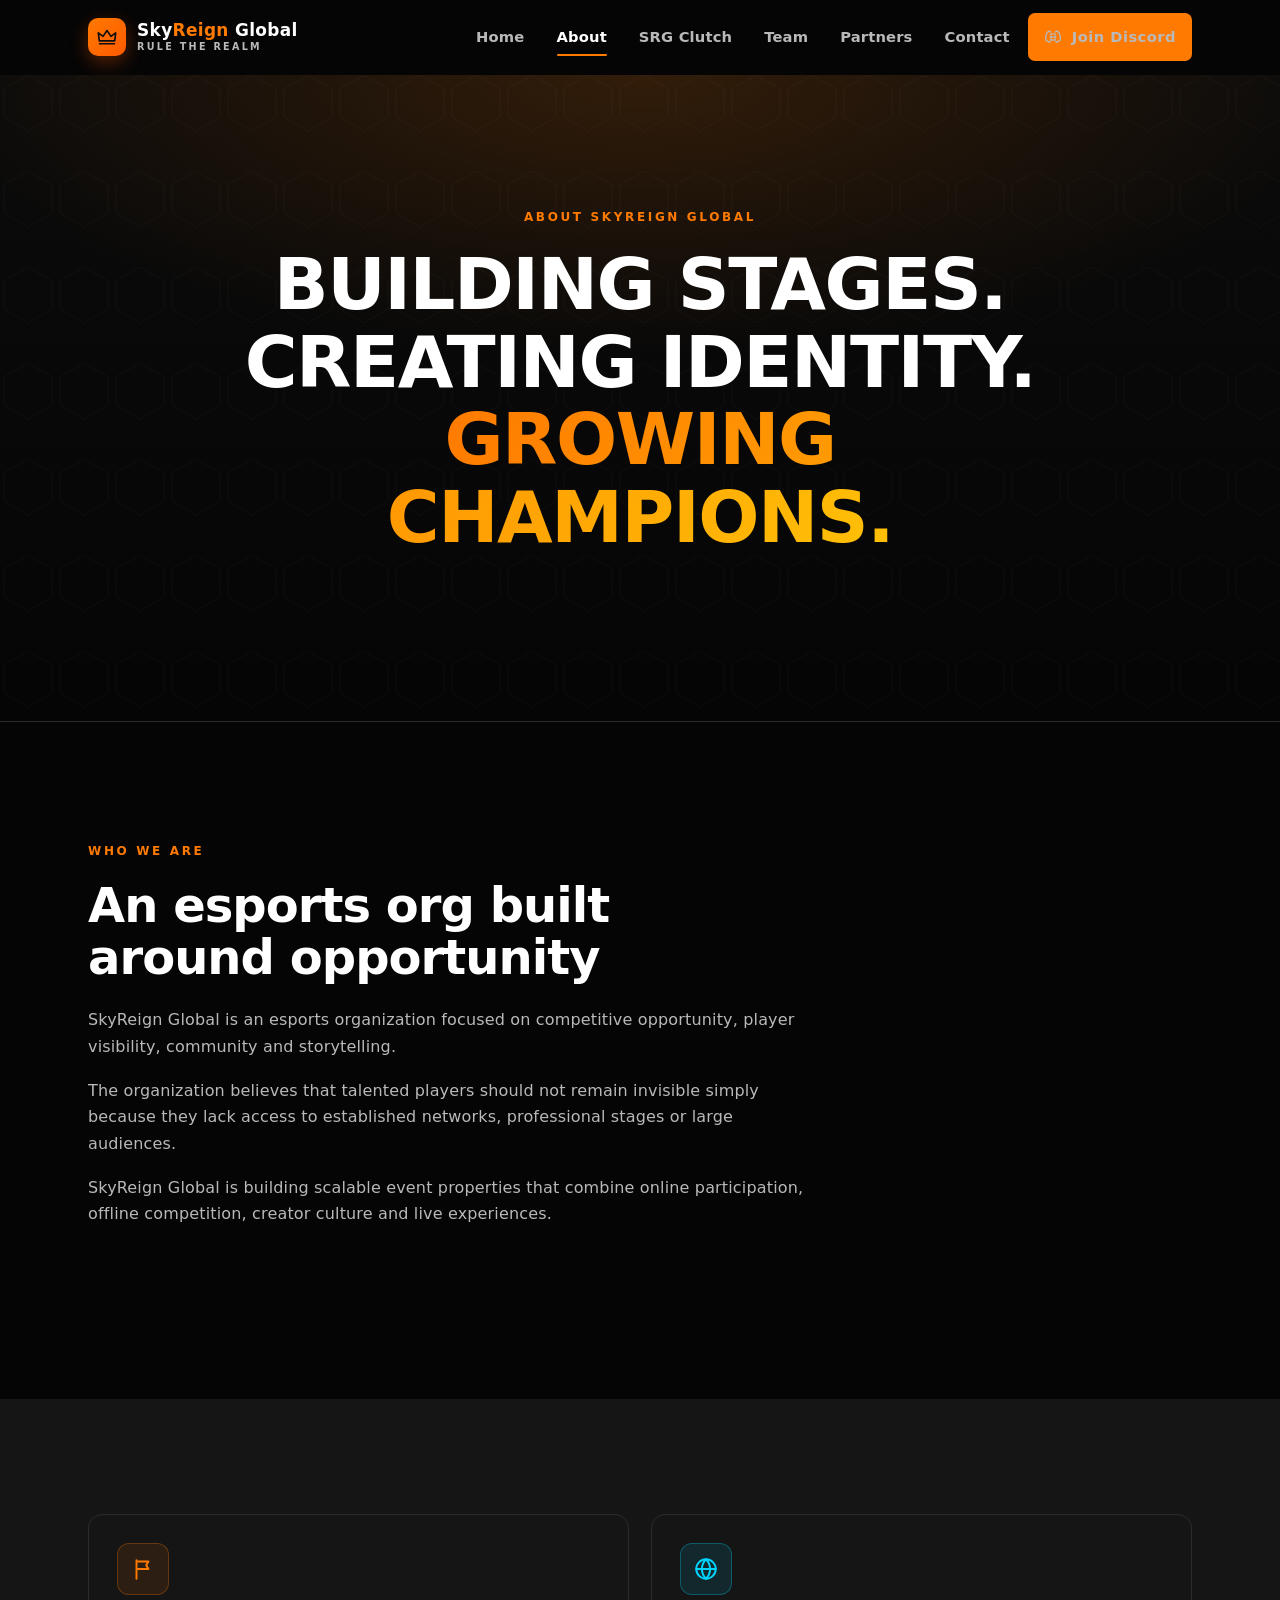
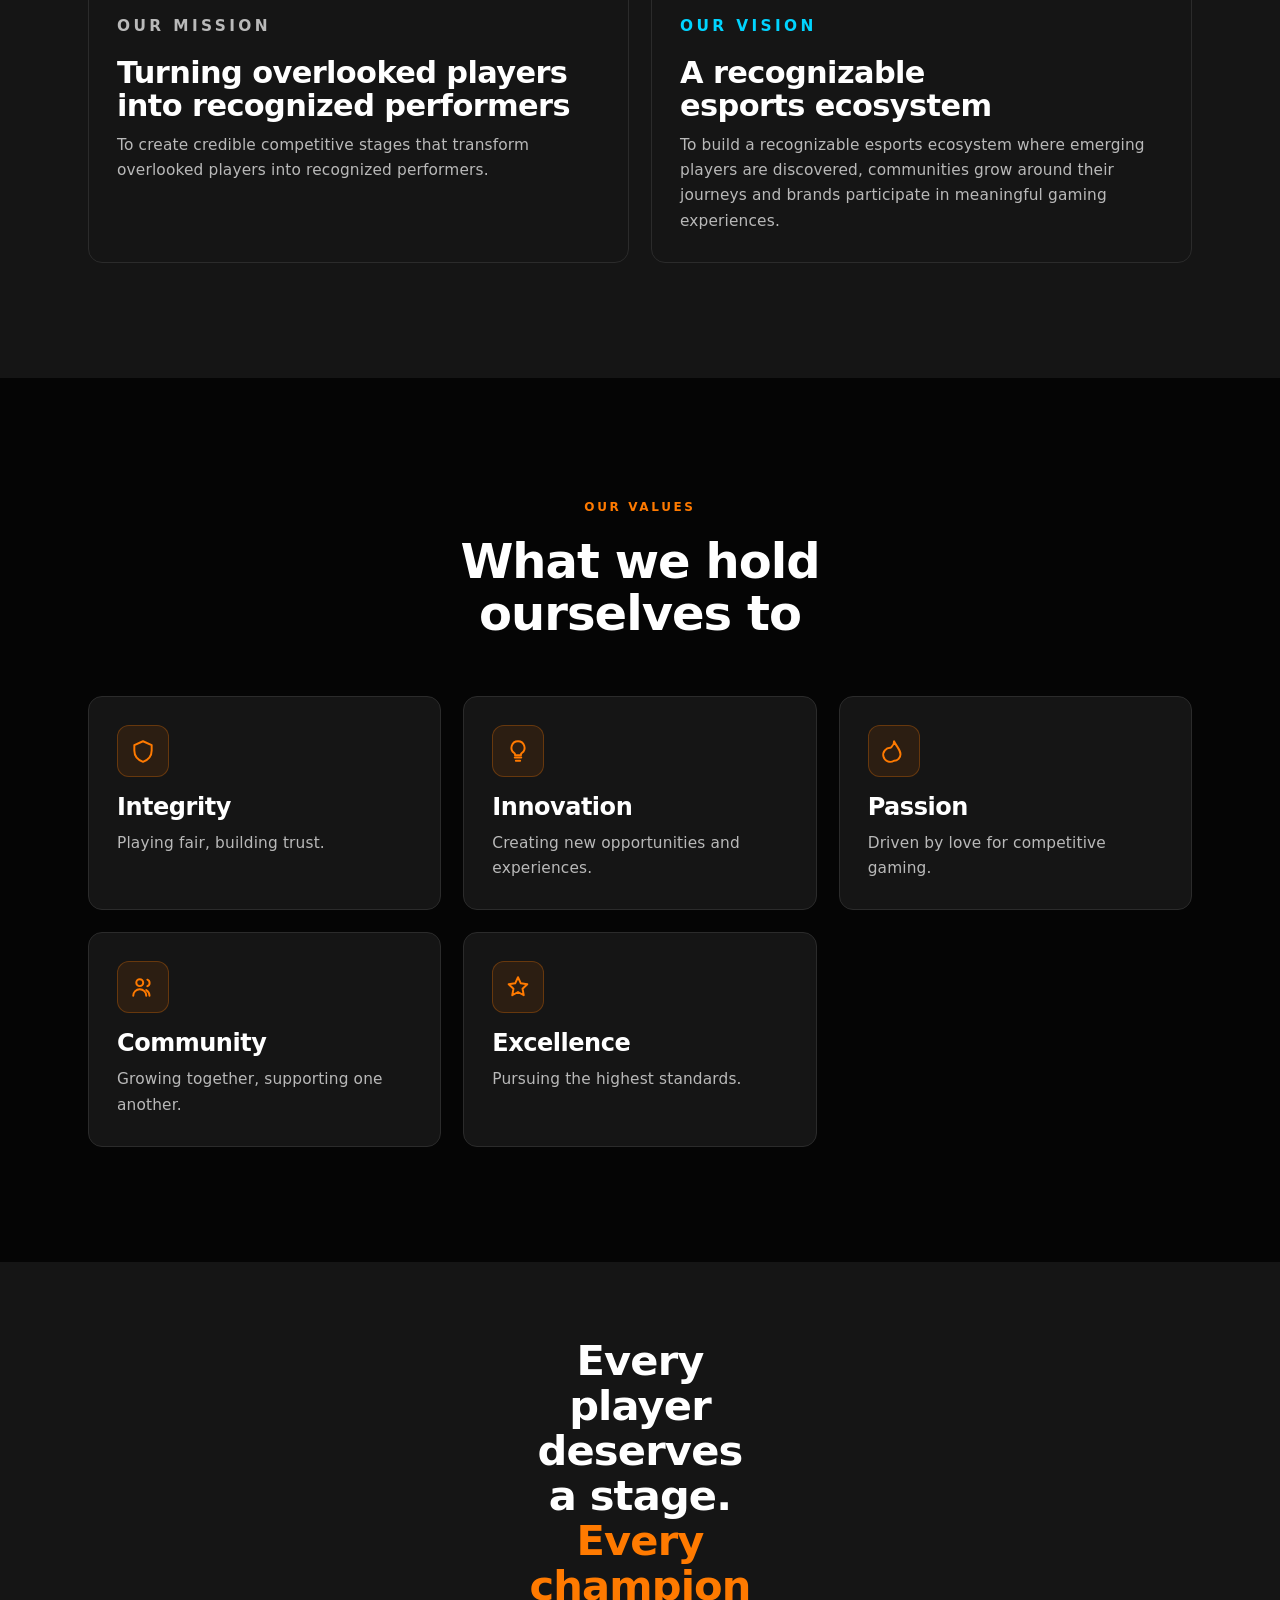
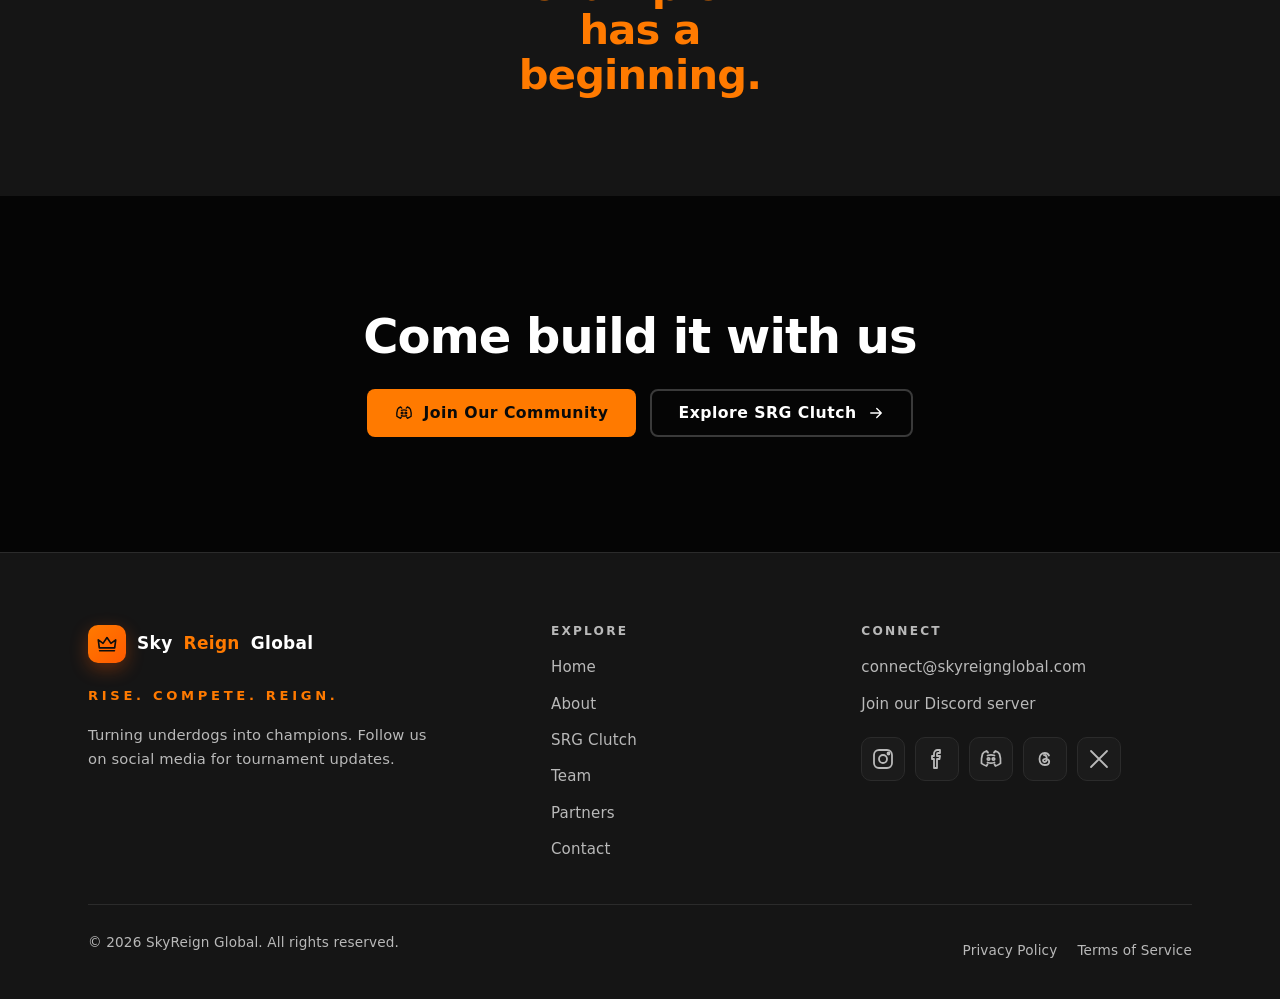
==== commit c77e9348: "Refresh logo/header, limited-slots badge, trim About and notes Five requested edits:  - Logo & heade" ====
--- a/about.html
+++ b/about.html
@@ -23,8 +23,8 @@
 <header class="site-header">
   <div class="wrap header-inner">
     <a class="brand" href="index.html">
-      <svg class="mark icon" style="color:var(--inferno)" aria-hidden="true"><use href="assets/icons.svg#i-logo"></use></svg>
-      Sky<em>Reign</em> Global
+      <svg class="mark icon" aria-hidden="true"><use href="assets/icons.svg#i-logo"></use></svg>
+      <span class="brand-text"><span>Sky<em>Reign</em> Global</span><span class="brand-sub">Rule the Realm</span></span>
     </a>
     <button class="nav-toggle" type="button" aria-expanded="false" aria-controls="primary-nav" aria-label="Open menu">
       <svg class="icon" aria-hidden="true"><use href="assets/icons.svg#i-menu"></use></svg>
@@ -58,19 +58,12 @@
 
   <section class="section" aria-labelledby="who-h">
     <div class="wrap">
-      <div class="split">
-        <div class="reveal">
-          <h2 id="who-h">Who we are</h2>
-          <p class="muted">SkyReign Global is an esports organization focused on competitive opportunity, player visibility, community and storytelling.</p>
-          <p class="muted">The organization believes that talented players should not remain invisible simply because they lack access to established networks, professional stages or large audiences.</p>
-          <p class="muted">SkyReign Global is building scalable event properties that combine online participation, offline competition, creator culture and live experiences.</p>
-        </div>
-        <div class="media reveal">
-          <div>
-            <svg class="icon" aria-hidden="true"><use href="assets/icons.svg#i-image"></use></svg>
-            <span>About hero image — 1920×1080<br>professional esports environment</span>
-          </div>
-        </div>
+      <div class="section-head reveal" style="max-width:72ch">
+        <p class="eyebrow">Who We Are</p>
+        <h2 id="who-h">An esports org built around opportunity</h2>
+        <p class="muted">SkyReign Global is an esports organization focused on competitive opportunity, player visibility, community and storytelling.</p>
+        <p class="muted">The organization believes that talented players should not remain invisible simply because they lack access to established networks, professional stages or large audiences.</p>
+        <p class="muted">SkyReign Global is building scalable event properties that combine online participation, offline competition, creator culture and live experiences.</p>
       </div>
     </div>
   </section>
@@ -79,32 +72,19 @@
     <div class="wrap">
       <h2 id="vm-h" class="sr-only">Vision and mission</h2>
 
-      <div class="split reveal" style="margin-bottom:clamp(40px,6vw,72px)">
-        <div class="media">
-          <div>
-            <svg class="icon" aria-hidden="true"><use href="assets/icons.svg#i-image"></use></svg>
-            <span>Players performing on LAN stage — 600×400</span>
-          </div>
-        </div>
-        <div>
+      <div class="grid c2 reveal">
+        <article class="card">
+          <div class="card-icon"><svg class="icon" aria-hidden="true"><use href="assets/icons.svg#i-flag"></use></svg></div>
           <p class="eyebrow">Our Mission</p>
-          <h3 style="font-size:clamp(1.5rem,3vw,2.1rem)">Turning overlooked players into recognized performers</h3>
+          <h3 style="font-size:clamp(1.4rem,2.6vw,1.9rem)">Turning overlooked players into recognized performers</h3>
           <p class="muted">To create credible competitive stages that transform overlooked players into recognized performers.</p>
-        </div>
-      </div>
-
-      <div class="split flip reveal">
-        <div class="media">
-          <div>
-            <svg class="icon" aria-hidden="true"><use href="assets/icons.svg#i-image"></use></svg>
-            <span>Gaming community gathering — 600×400</span>
-          </div>
-        </div>
-        <div>
-          <p class="eyebrow">Our Vision</p>
-          <h3 style="font-size:clamp(1.5rem,3vw,2.1rem)">A recognizable esports ecosystem</h3>
+        </article>
+        <article class="card cyan">
+          <div class="card-icon"><svg class="icon" aria-hidden="true"><use href="assets/icons.svg#i-globe"></use></svg></div>
+          <p class="eyebrow cyan">Our Vision</p>
+          <h3 style="font-size:clamp(1.4rem,2.6vw,1.9rem)">A recognizable esports ecosystem</h3>
           <p class="muted">To build a recognizable esports ecosystem where emerging players are discovered, communities grow around their journeys and brands participate in meaningful gaming experiences.</p>
-        </div>
+        </article>
       </div>
     </div>
   </section>
@@ -179,7 +159,7 @@
     <div class="footer-grid">
       <div>
         <a class="brand" href="index.html">
-          <svg class="mark icon" style="color:var(--inferno)" aria-hidden="true"><use href="assets/icons.svg#i-logo"></use></svg>
+          <svg class="mark icon" aria-hidden="true"><use href="assets/icons.svg#i-logo"></use></svg>
           Sky<em>Reign</em> Global
         </a>
         <p class="footer-tag">Rise. Compete. Reign.</p>
--- a/assets/css/styles.css
+++ b/assets/css/styles.css
@@ -300,9 +300,19 @@
   transition: background 0.25s var(--ease), border-color 0.25s var(--ease);
 }
 .site-header.scrolled {
-  background: rgba(5, 5, 5, 0.92);
-  backdrop-filter: blur(12px);
+  background: rgba(5, 5, 5, 0.9);
+  backdrop-filter: blur(14px);
   border-bottom-color: var(--line);
+  box-shadow: 0 8px 30px rgba(0, 0, 0, 0.45);
+}
+/* Thin brand gradient hairline under the header once it goes solid. */
+.site-header.scrolled::after {
+  content: "";
+  position: absolute;
+  left: 0; right: 0; bottom: -1px;
+  height: 2px;
+  background: linear-gradient(90deg, transparent, var(--inferno), var(--flame), transparent);
+  opacity: 0.7;
 }
 
 .header-inner {
@@ -325,7 +335,35 @@
   margin-right: auto;
 }
 .brand:hover { color: var(--white); }
-.brand .mark { width: 34px; height: 34px; flex: none; }
+
+/* Emblem badge: gradient tile with a dark crown glyph. The mark <svg> keeps
+   its .icon class, so we set the glyph colour here and paint the tile behind. */
+.brand .mark {
+  width: 38px; height: 38px;
+  flex: none;
+  padding: 8px;
+  border-radius: 10px;
+  color: #0d0d0d;                        /* crown stroke */
+  background: linear-gradient(135deg, var(--inferno), var(--flame));
+  box-shadow: 0 6px 18px rgba(255, 90, 0, 0.32);
+  transition: transform 0.2s var(--ease), box-shadow 0.2s var(--ease);
+}
+.brand:hover .mark {
+  transform: translateY(-1px) rotate(-3deg);
+  box-shadow: 0 8px 22px rgba(255, 90, 0, 0.45);
+}
+
+/* Two-line wordmark lockup. */
+.brand-text { display: inline-flex; flex-direction: column; line-height: 1.05; }
+.brand-sub {
+  font-family: var(--font);
+  font-weight: 700;
+  font-size: 0.6rem;
+  letter-spacing: 0.24em;
+  text-transform: uppercase;
+  color: var(--steel-bright);
+  margin-top: 3px;
+}
 .brand em { font-style: normal; color: var(--inferno); }
 
 .nav { display: flex; align-items: center; gap: 4px; }
@@ -998,81 +1036,6 @@
   .capacity-fill { transition: none; }
 }
 
-/* ---------- Registration form extras ---------- */
-
-/* Inline per-field error, hidden until its .field gets .invalid. */
-.field-error {
-  display: none;
-  margin: 7px 0 0;
-  font-size: 0.82rem;
-  color: #ff9b96;
-}
-.field.invalid .field-error { display: block; }
-.field.invalid input,
-.field.invalid select {
-  border-color: var(--scarlet);
-}
-
-.roster-head {
-  margin: 0 0 14px;
-  font-size: 0.76rem;
-  font-weight: 700;
-  letter-spacing: 0.14em;
-  text-transform: uppercase;
-  color: var(--steel-bright);
-}
-
-.roster-slot {
-  padding: 18px;
-  margin-bottom: 14px;
-  border: 1px solid var(--line);
-  border-radius: var(--radius-sm);
-  background: rgba(255, 255, 255, 0.015);
-}
-.roster-slot:last-of-type { margin-bottom: 0; }
-.roster-slot h4 {
-  margin: 0 0 12px;
-  font-size: 0.98rem;
-  font-family: var(--font);
-  font-weight: 700;
-  color: var(--white);
-}
-
-/* Consent checkboxes on the registration form. */
-.check {
-  display: flex;
-  gap: 12px;
-  align-items: flex-start;
-  margin: 14px 0;
-  font-size: 0.93rem;
-  color: var(--white);
-  cursor: pointer;
-}
-.check input {
-  width: 20px;
-  height: 20px;
-  margin-top: 2px;
-  flex: none;
-  accent-color: var(--inferno);
-}
-
-/* Success panel, revealed after a valid submit. */
-.form-success {
-  display: none;
-  margin-top: 20px;
-  padding: 16px 18px;
-  border-radius: var(--radius-sm);
-  background: rgba(46, 204, 113, 0.12);
-  border: 1px solid #2ecc71;
-  color: #9fe9bd;
-  font-size: 0.95rem;
-}
-.form-success.show { display: block; }
-
-/* Consent error sits under both checkboxes. */
-#consentError { display: none; }
-#consentError.show { display: block; }
-
 /* ---------- Team roster ---------- */
 
 .team-block { margin-bottom: clamp(34px, 5vw, 52px); }
@@ -1131,3 +1094,37 @@
   color: var(--steel-bright);
 }
 .member-exp b { color: var(--white); font-weight: 700; }
+
+/* ---------- "Limited slots" badge (registration) ---------- */
+
+.slots-badge {
+  display: inline-flex;
+  align-items: center;
+  gap: 10px;
+  margin: 0 auto 18px;
+  padding: 9px 18px;
+  border-radius: 999px;
+  border: 1px solid rgba(255, 56, 48, 0.4);
+  background: rgba(255, 56, 48, 0.1);
+  color: #ff9b96;
+  font-size: 0.82rem;
+  font-weight: 700;
+  letter-spacing: 0.06em;
+  text-transform: uppercase;
+}
+.slots-badge .dot-pulse {
+  width: 9px; height: 9px;
+  flex: none;
+  border-radius: 50%;
+  background: var(--scarlet);
+  box-shadow: 0 0 0 0 rgba(255, 56, 48, 0.6);
+  animation: slot-pulse 1.8s infinite;
+}
+@keyframes slot-pulse {
+  0%   { box-shadow: 0 0 0 0 rgba(255, 56, 48, 0.55); }
+  70%  { box-shadow: 0 0 0 9px rgba(255, 56, 48, 0); }
+  100% { box-shadow: 0 0 0 0 rgba(255, 56, 48, 0); }
+}
+@media (prefers-reduced-motion: reduce) {
+  .slots-badge .dot-pulse { animation: none; }
+}
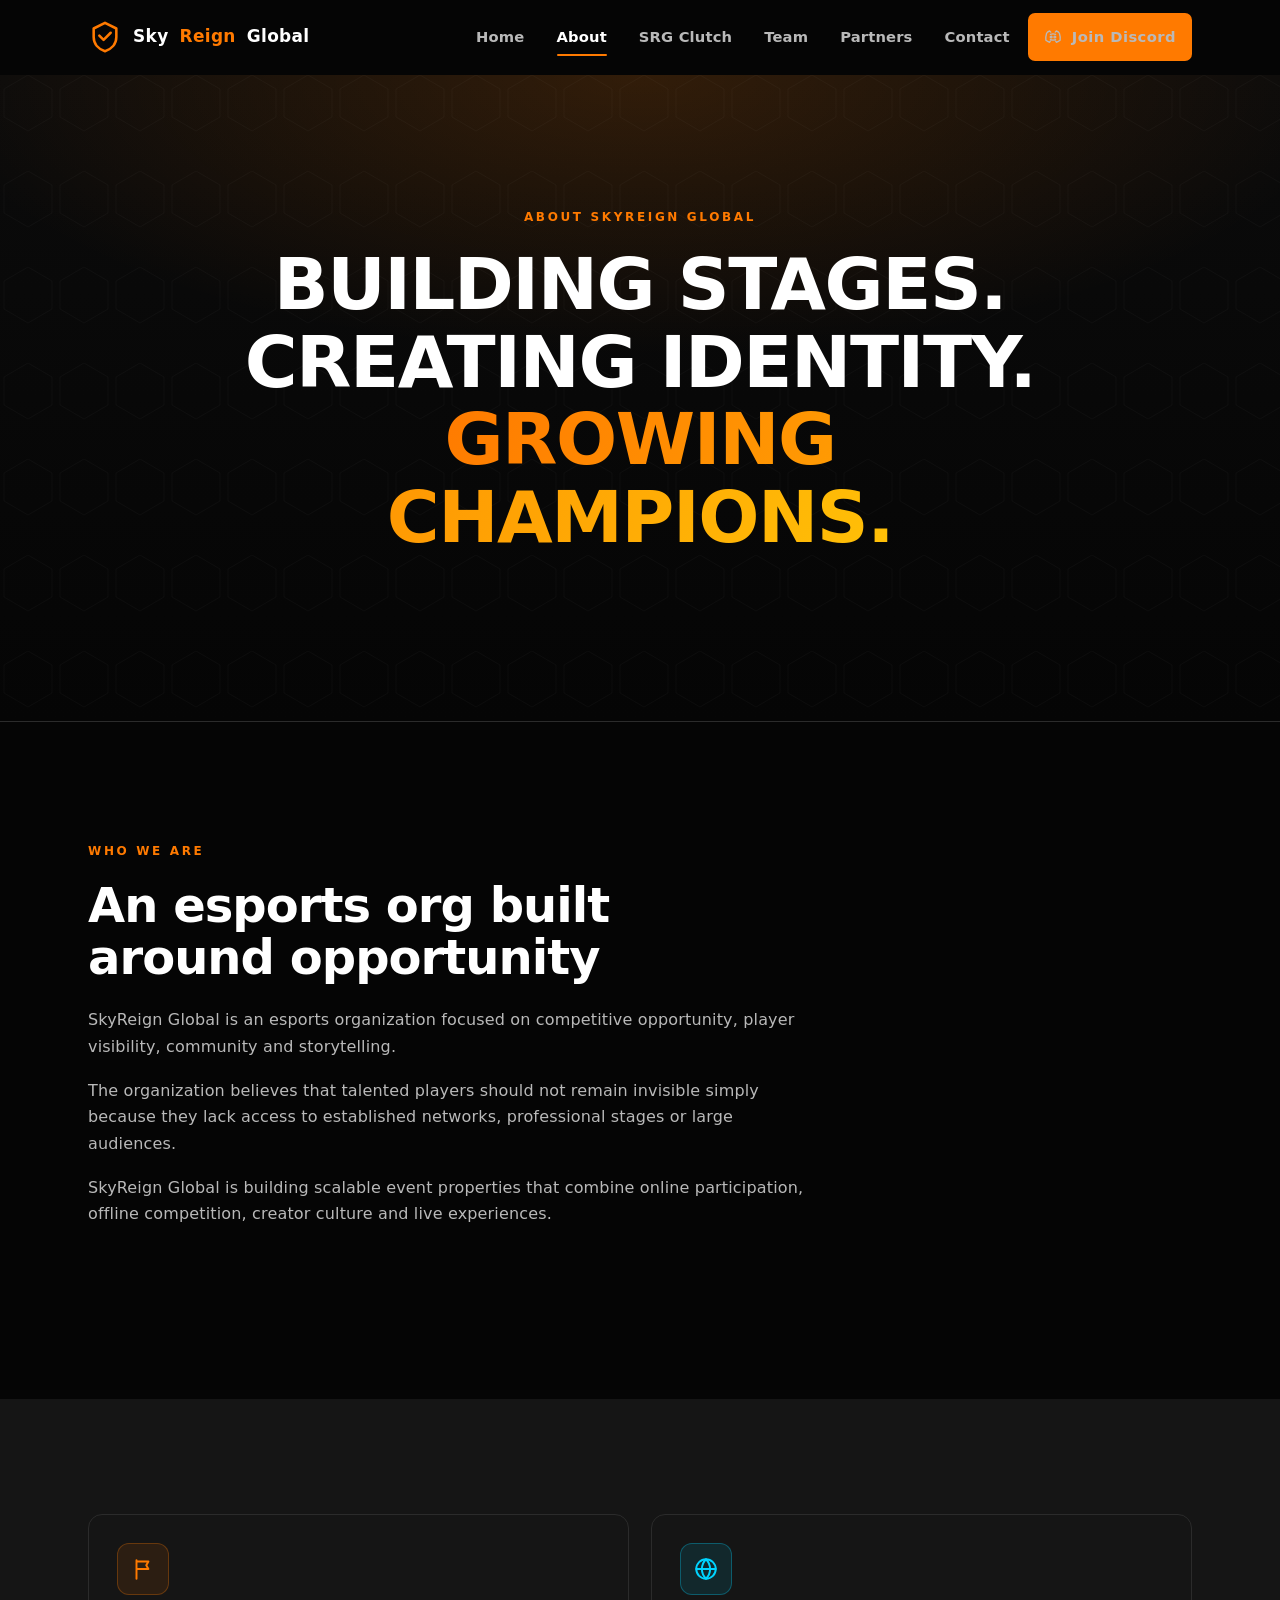
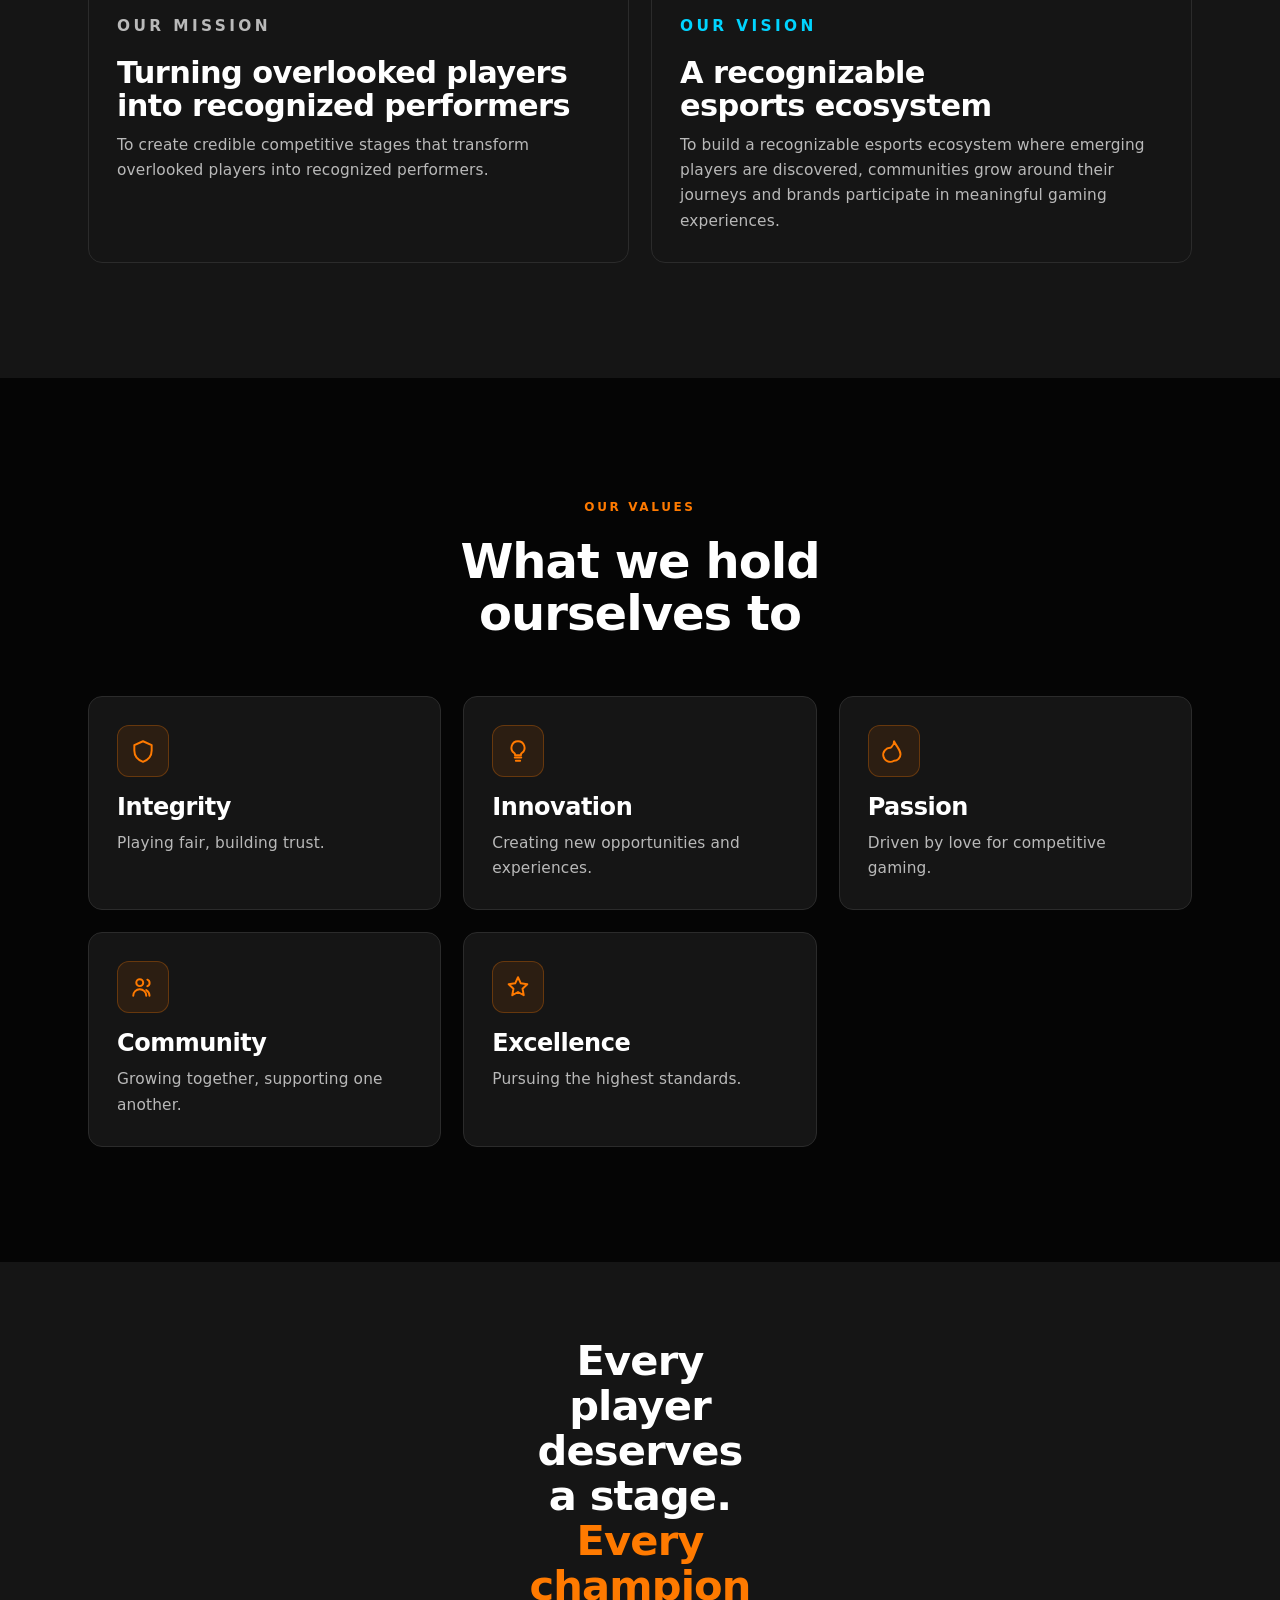
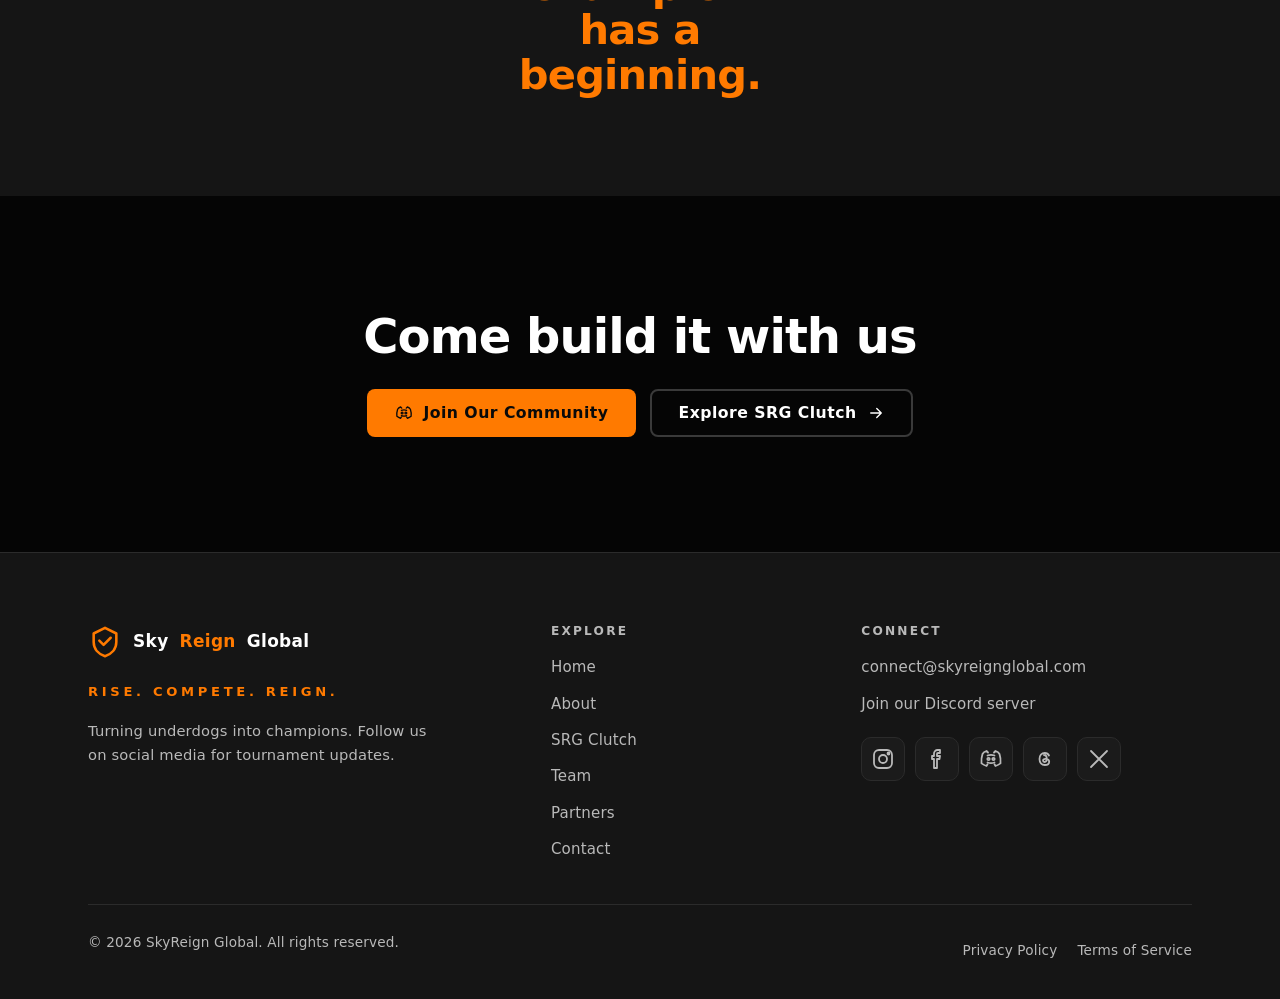
==== commit 3c4c530b: "Revert logo to original shield mark and single-line wordmark Undo the logo change from the previous " ====
--- a/about.html
+++ b/about.html
@@ -23,8 +23,8 @@
 <header class="site-header">
   <div class="wrap header-inner">
     <a class="brand" href="index.html">
-      <svg class="mark icon" aria-hidden="true"><use href="assets/icons.svg#i-logo"></use></svg>
-      <span class="brand-text"><span>Sky<em>Reign</em> Global</span><span class="brand-sub">Rule the Realm</span></span>
+      <svg class="mark icon" style="color:var(--inferno)" aria-hidden="true"><use href="assets/icons.svg#i-logo"></use></svg>
+      Sky<em>Reign</em> Global
     </a>
     <button class="nav-toggle" type="button" aria-expanded="false" aria-controls="primary-nav" aria-label="Open menu">
       <svg class="icon" aria-hidden="true"><use href="assets/icons.svg#i-menu"></use></svg>
@@ -159,7 +159,7 @@
     <div class="footer-grid">
       <div>
         <a class="brand" href="index.html">
-          <svg class="mark icon" aria-hidden="true"><use href="assets/icons.svg#i-logo"></use></svg>
+          <svg class="mark icon" style="color:var(--inferno)" aria-hidden="true"><use href="assets/icons.svg#i-logo"></use></svg>
           Sky<em>Reign</em> Global
         </a>
         <p class="footer-tag">Rise. Compete. Reign.</p>
--- a/assets/css/styles.css
+++ b/assets/css/styles.css
@@ -335,35 +335,7 @@
   margin-right: auto;
 }
 .brand:hover { color: var(--white); }
-
-/* Emblem badge: gradient tile with a dark crown glyph. The mark <svg> keeps
-   its .icon class, so we set the glyph colour here and paint the tile behind. */
-.brand .mark {
-  width: 38px; height: 38px;
-  flex: none;
-  padding: 8px;
-  border-radius: 10px;
-  color: #0d0d0d;                        /* crown stroke */
-  background: linear-gradient(135deg, var(--inferno), var(--flame));
-  box-shadow: 0 6px 18px rgba(255, 90, 0, 0.32);
-  transition: transform 0.2s var(--ease), box-shadow 0.2s var(--ease);
-}
-.brand:hover .mark {
-  transform: translateY(-1px) rotate(-3deg);
-  box-shadow: 0 8px 22px rgba(255, 90, 0, 0.45);
-}
-
-/* Two-line wordmark lockup. */
-.brand-text { display: inline-flex; flex-direction: column; line-height: 1.05; }
-.brand-sub {
-  font-family: var(--font);
-  font-weight: 700;
-  font-size: 0.6rem;
-  letter-spacing: 0.24em;
-  text-transform: uppercase;
-  color: var(--steel-bright);
-  margin-top: 3px;
-}
+.brand .mark { width: 34px; height: 34px; flex: none; }
 .brand em { font-style: normal; color: var(--inferno); }
 
 .nav { display: flex; align-items: center; gap: 4px; }
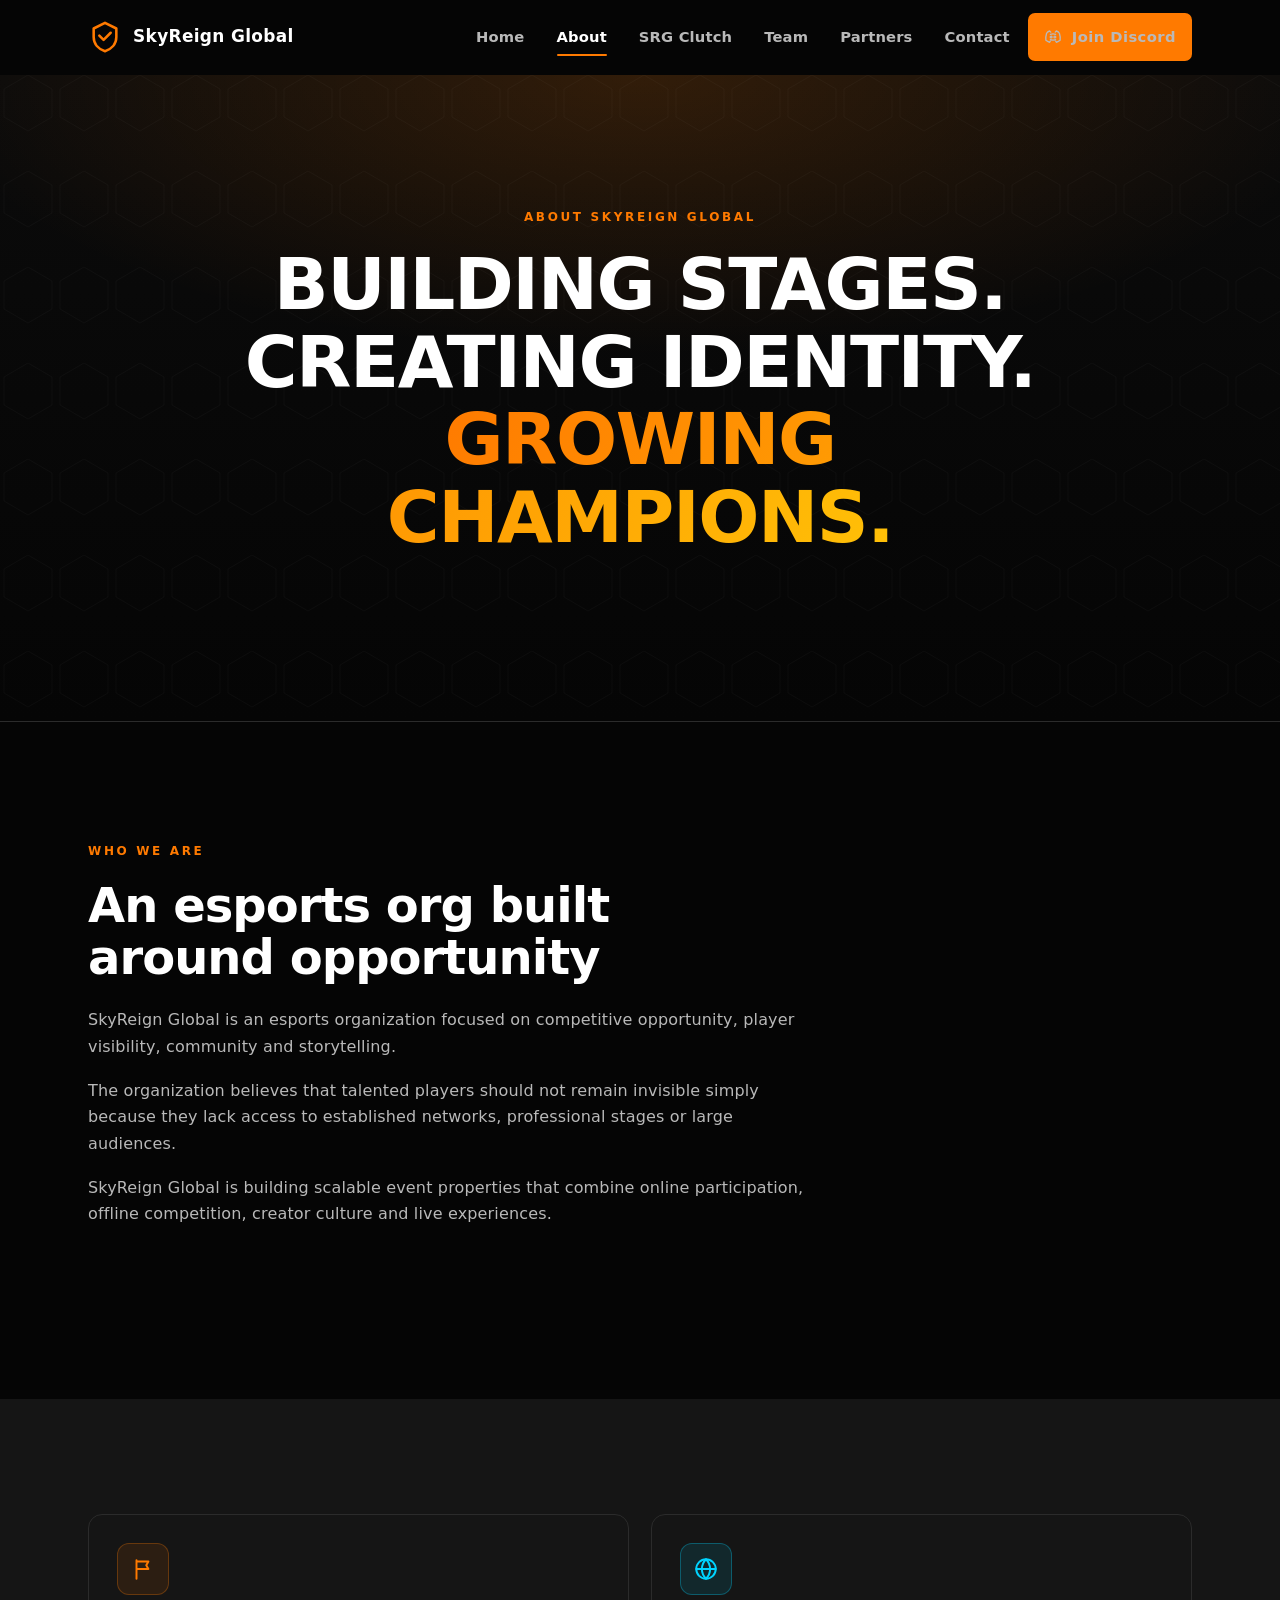
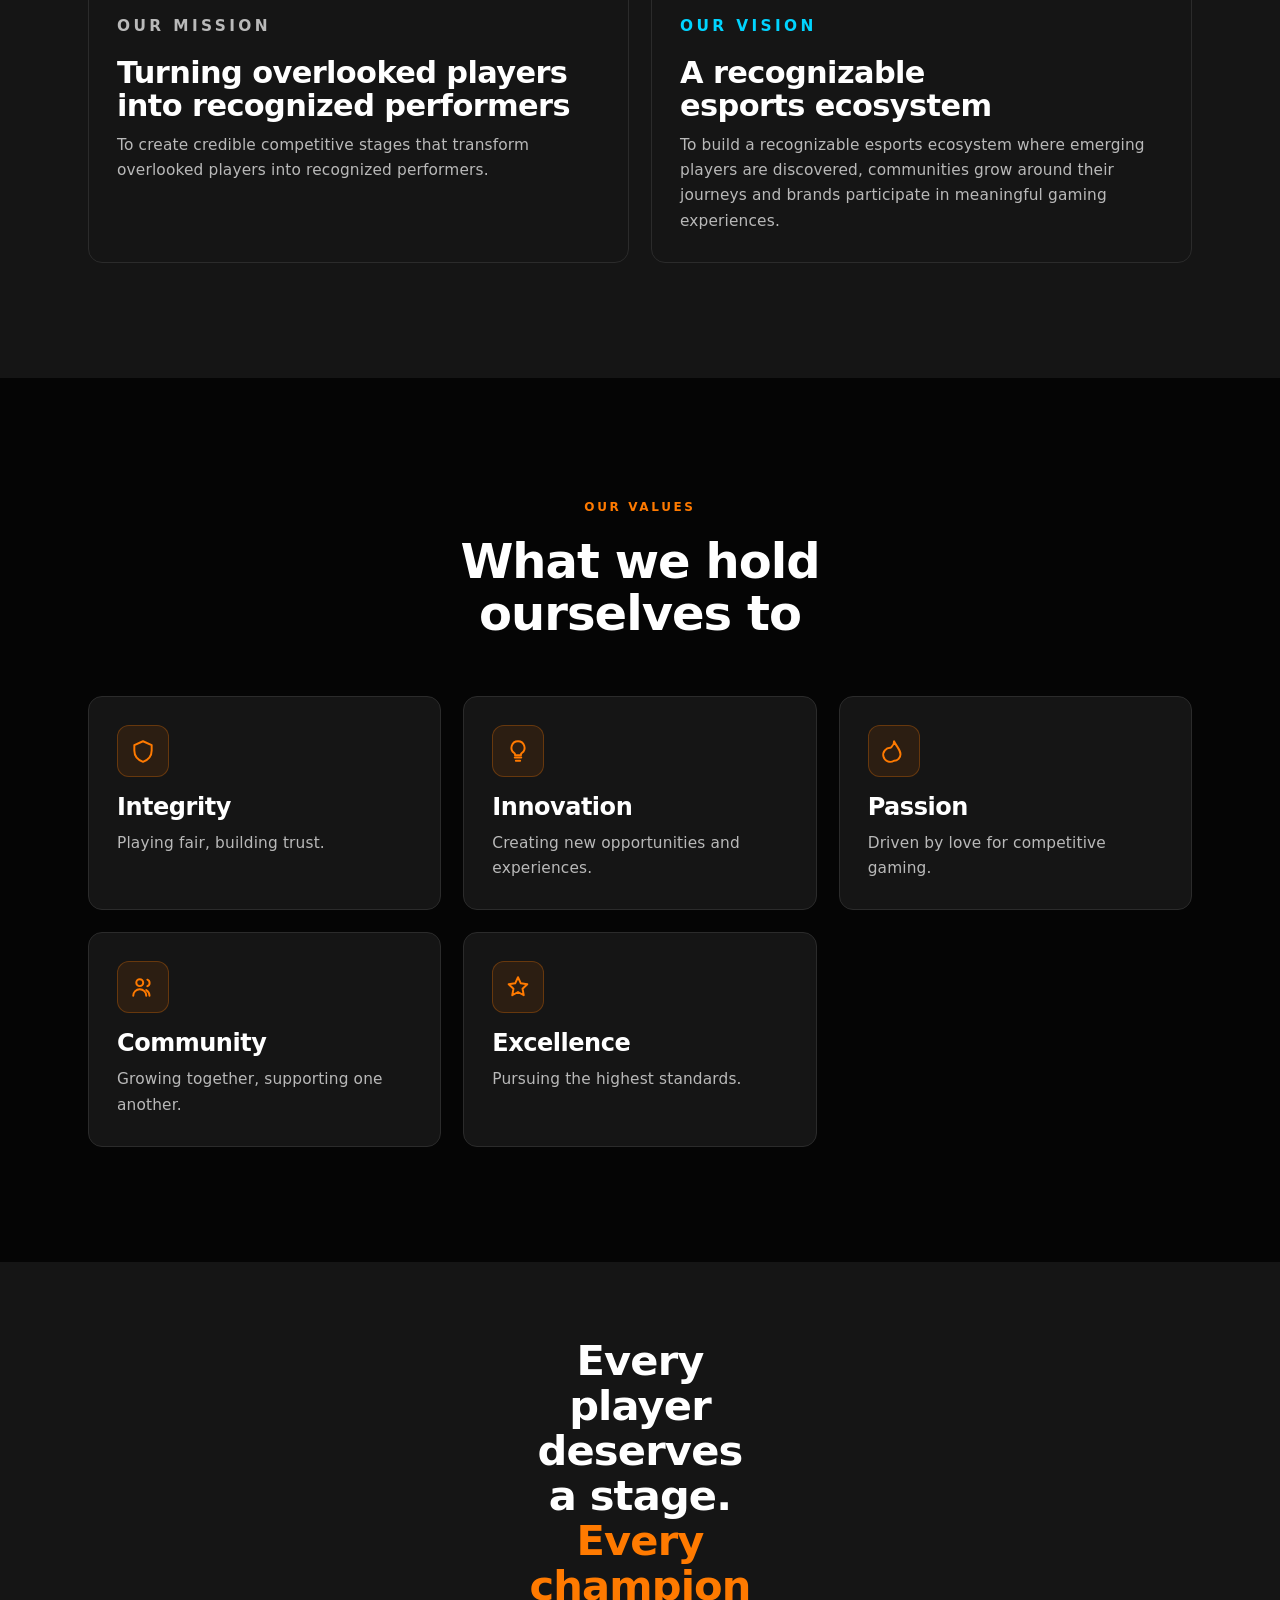
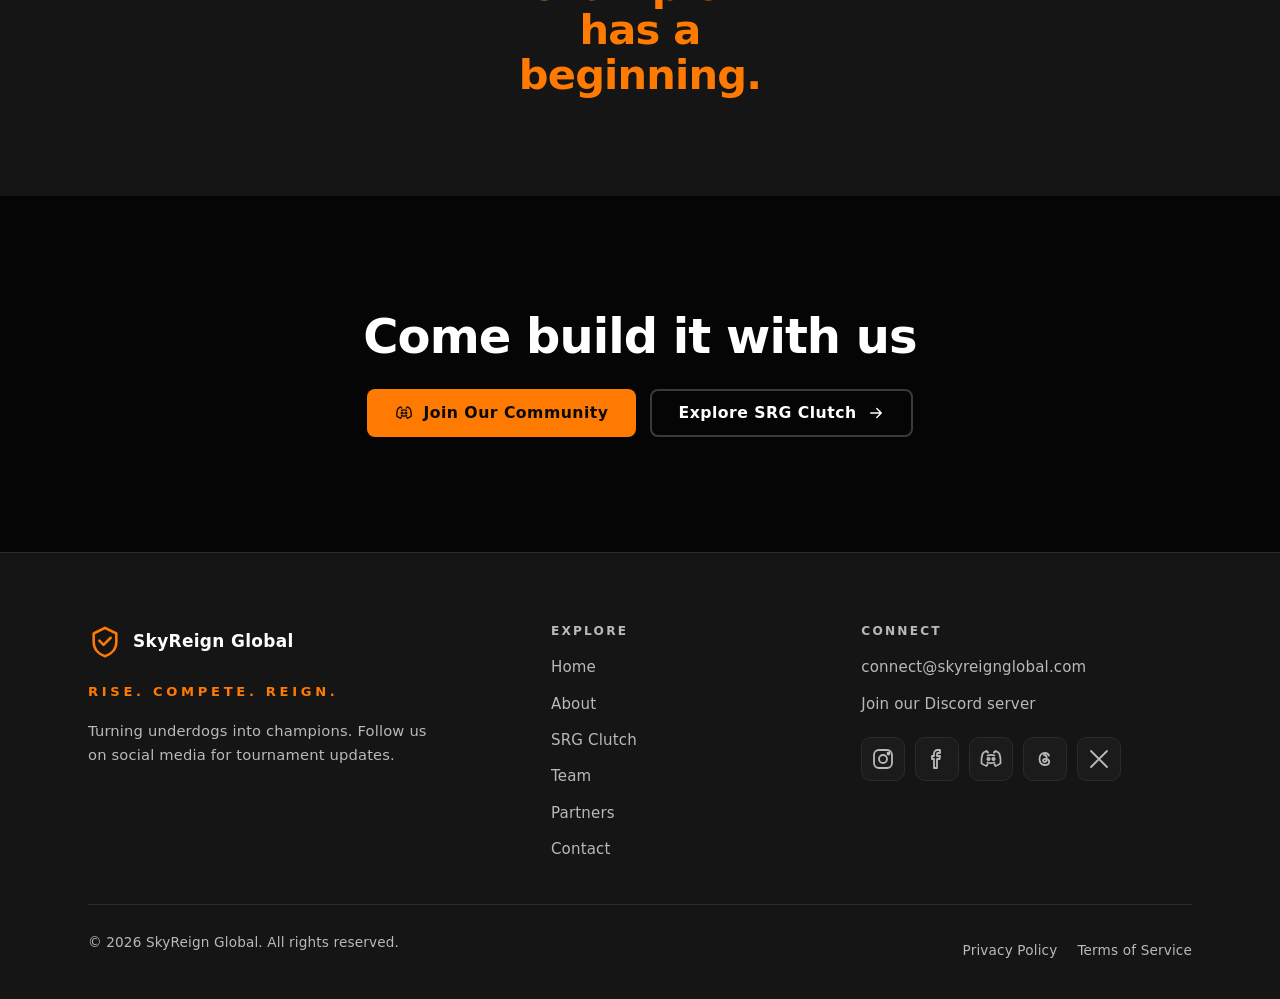
==== commit fb7e567f: "Render SkyReign as one word in the wordmark Drop the <em> that coloured "Reign" separately in the he" ====
--- a/about.html
+++ b/about.html
@@ -24,7 +24,7 @@
   <div class="wrap header-inner">
     <a class="brand" href="index.html">
       <svg class="mark icon" style="color:var(--inferno)" aria-hidden="true"><use href="assets/icons.svg#i-logo"></use></svg>
-      Sky<em>Reign</em> Global
+      SkyReign Global
     </a>
     <button class="nav-toggle" type="button" aria-expanded="false" aria-controls="primary-nav" aria-label="Open menu">
       <svg class="icon" aria-hidden="true"><use href="assets/icons.svg#i-menu"></use></svg>
@@ -160,7 +160,7 @@
       <div>
         <a class="brand" href="index.html">
           <svg class="mark icon" style="color:var(--inferno)" aria-hidden="true"><use href="assets/icons.svg#i-logo"></use></svg>
-          Sky<em>Reign</em> Global
+          SkyReign Global
         </a>
         <p class="footer-tag">Rise. Compete. Reign.</p>
         <p class="muted" style="font-size:.92rem;max-width:38ch">Turning underdogs into champions. Follow us on social media for tournament updates.</p>
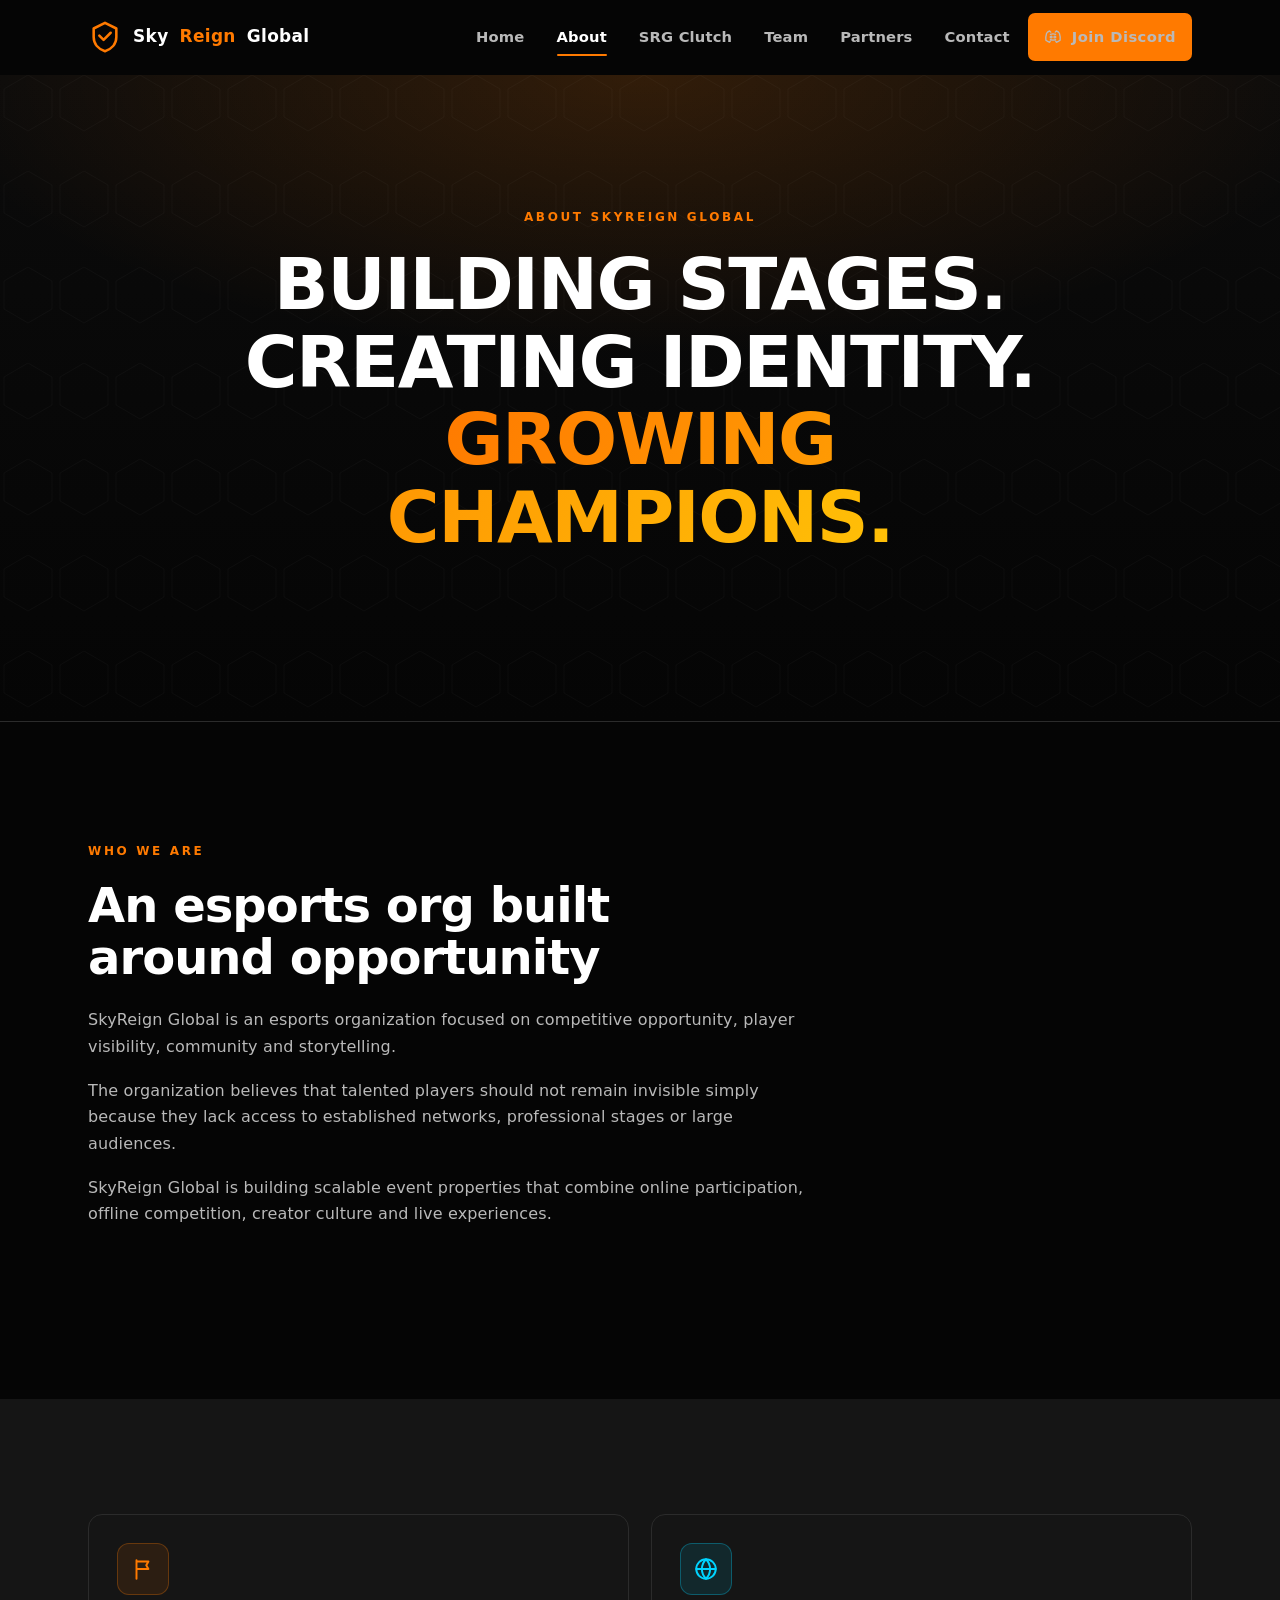
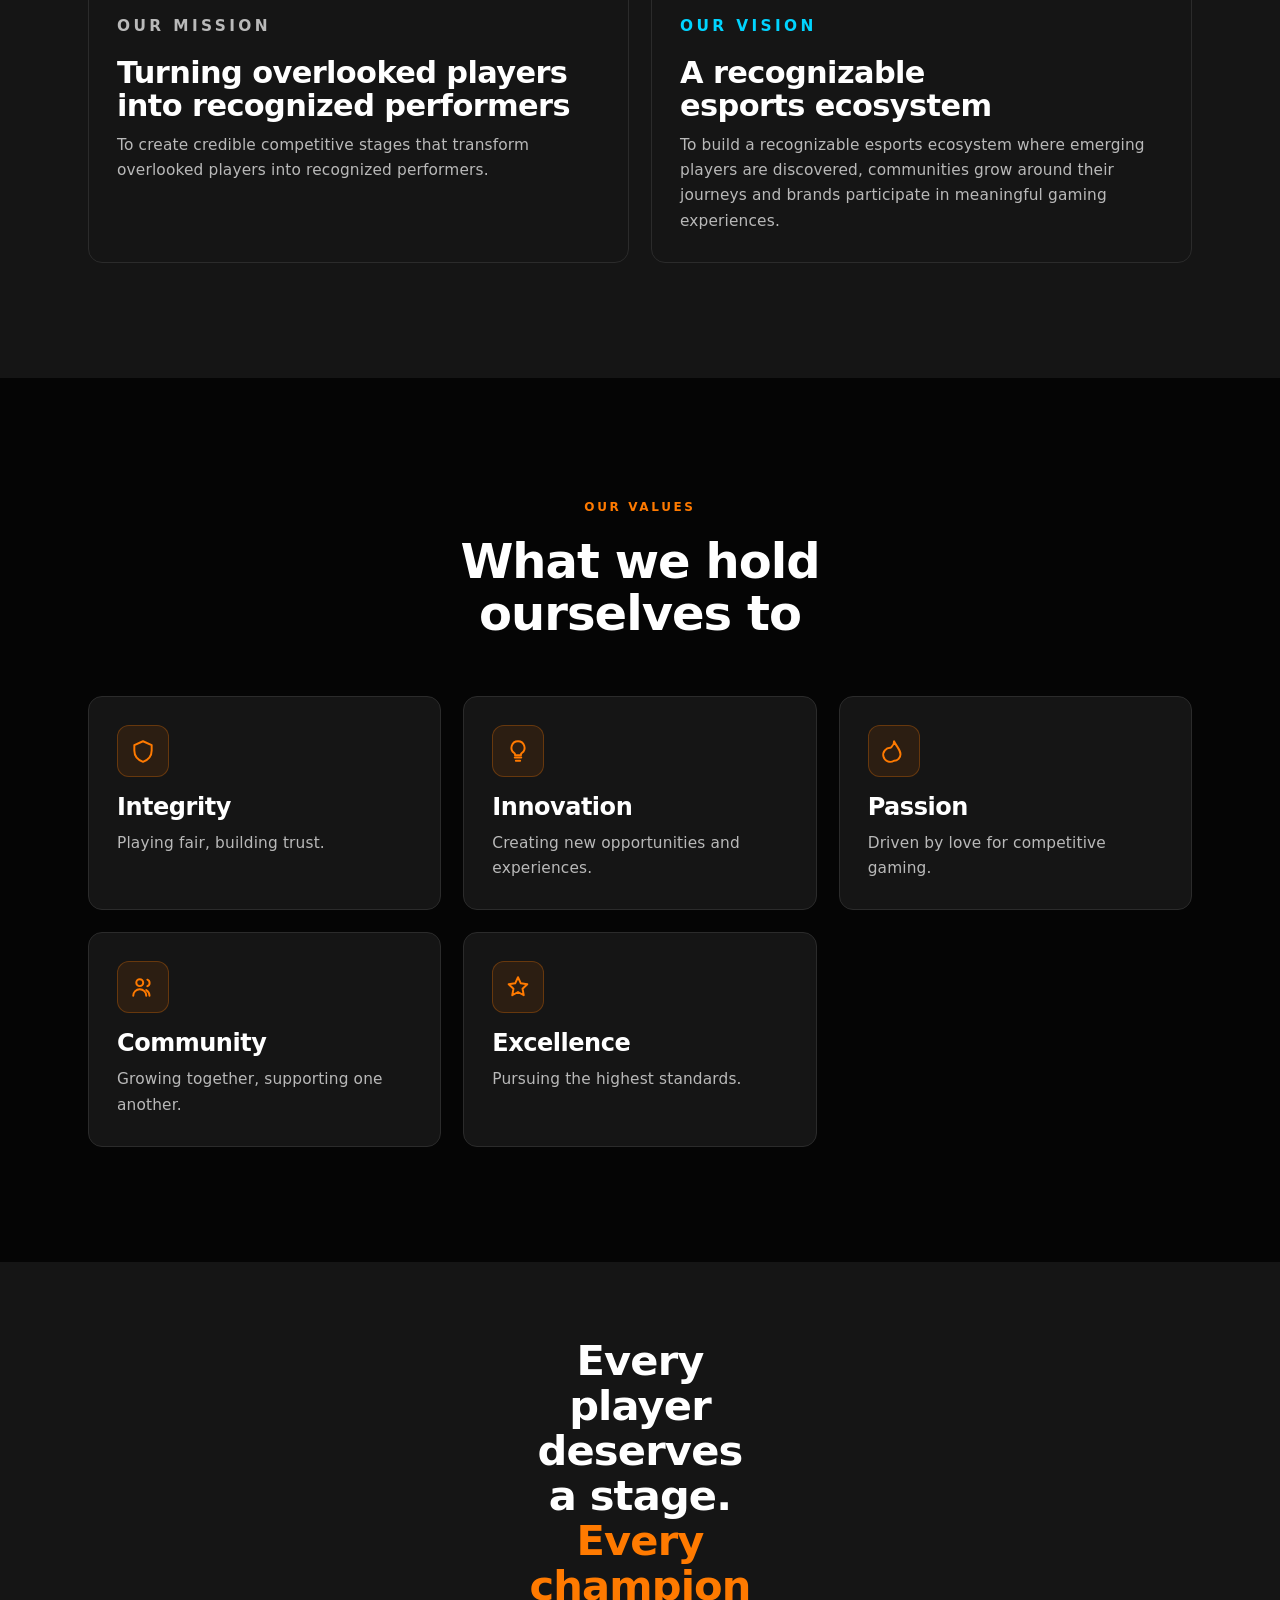
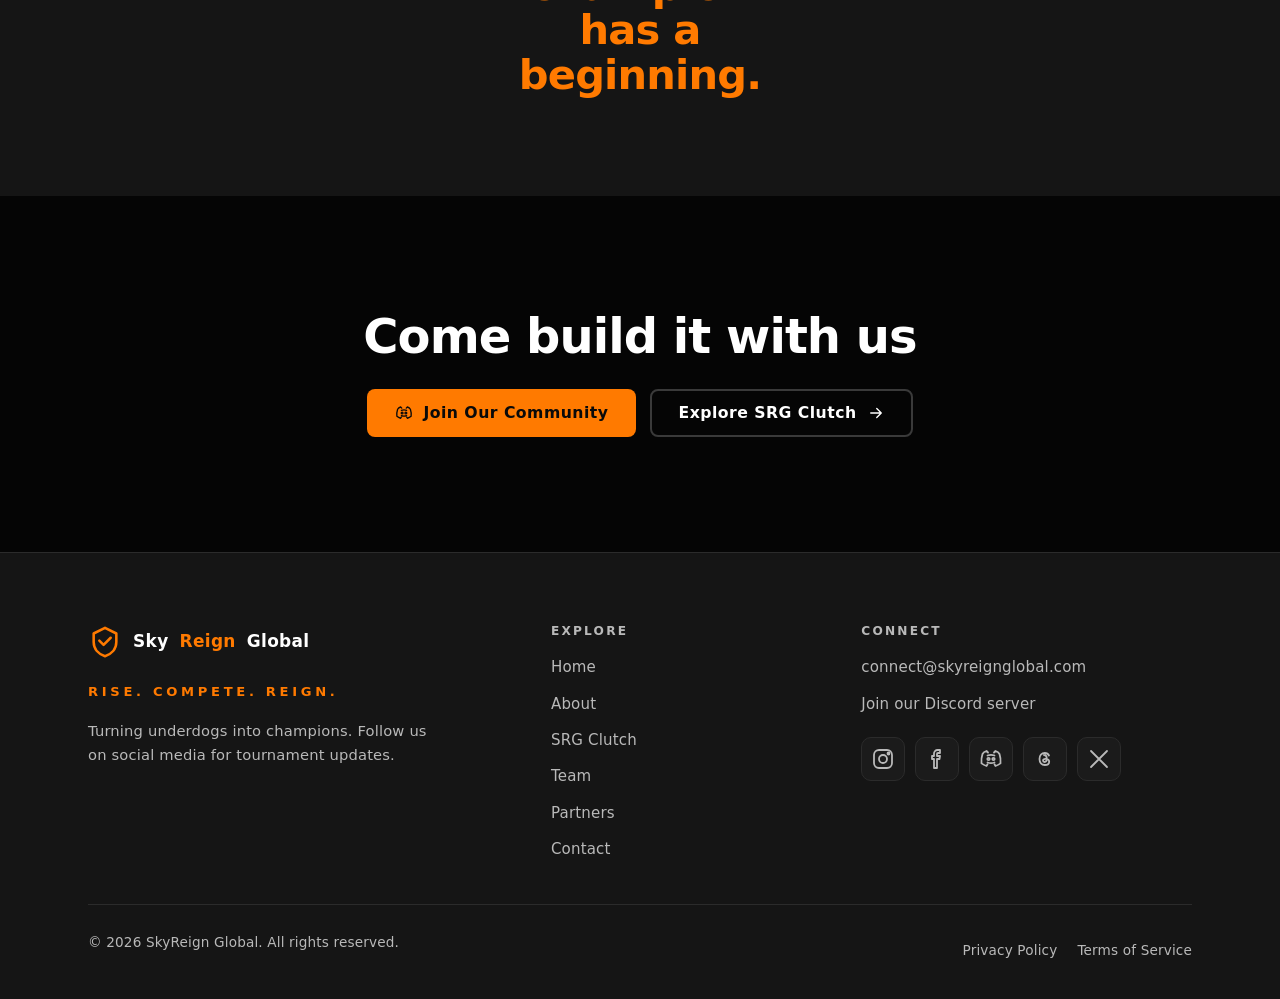
==== commit 06063800: "Color "Reign" orange in the SkyReign wordmark Restore the orange accent on "Reign" (via <em>) in the" ====
--- a/about.html
+++ b/about.html
@@ -24,7 +24,7 @@
   <div class="wrap header-inner">
     <a class="brand" href="index.html">
       <svg class="mark icon" style="color:var(--inferno)" aria-hidden="true"><use href="assets/icons.svg#i-logo"></use></svg>
-      SkyReign Global
+      Sky<em>Reign</em> Global
     </a>
     <button class="nav-toggle" type="button" aria-expanded="false" aria-controls="primary-nav" aria-label="Open menu">
       <svg class="icon" aria-hidden="true"><use href="assets/icons.svg#i-menu"></use></svg>
@@ -160,7 +160,7 @@
       <div>
         <a class="brand" href="index.html">
           <svg class="mark icon" style="color:var(--inferno)" aria-hidden="true"><use href="assets/icons.svg#i-logo"></use></svg>
-          SkyReign Global
+          Sky<em>Reign</em> Global
         </a>
         <p class="footer-tag">Rise. Compete. Reign.</p>
         <p class="muted" style="font-size:.92rem;max-width:38ch">Turning underdogs into champions. Follow us on social media for tournament updates.</p>
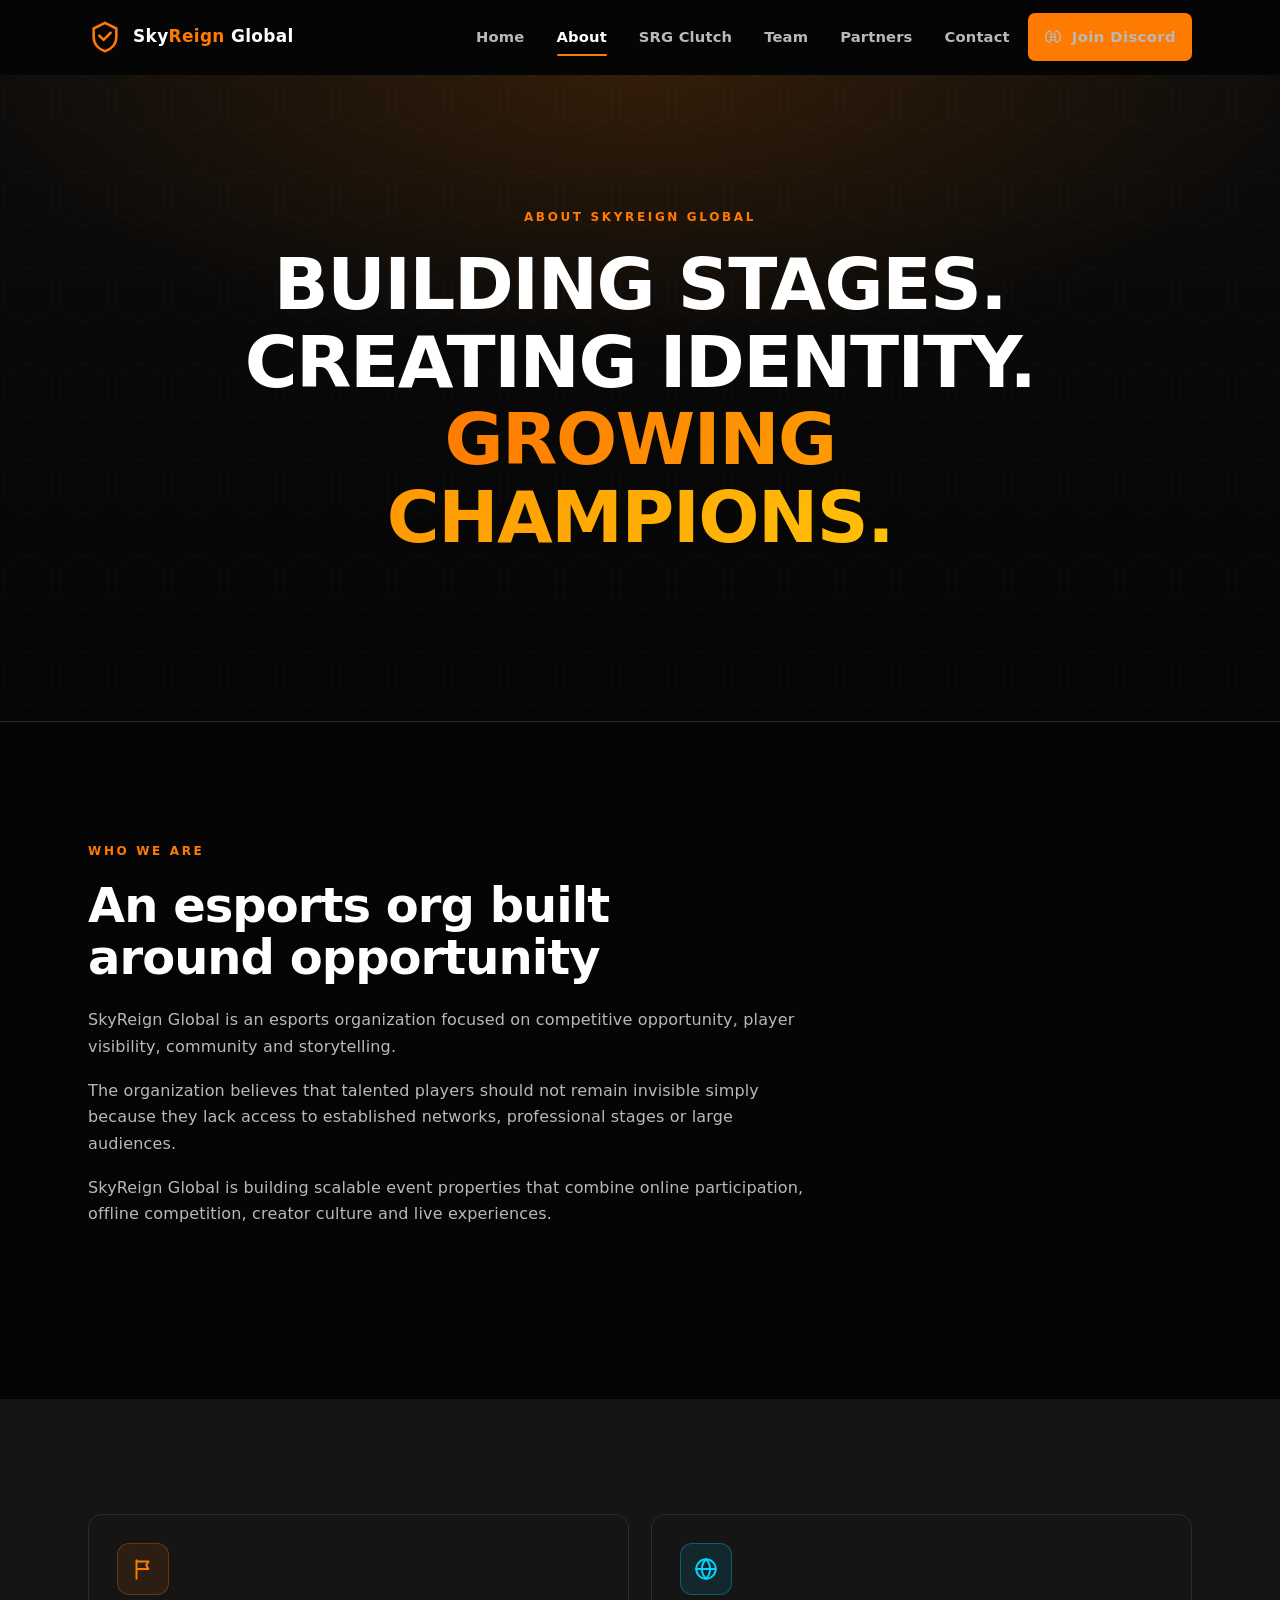
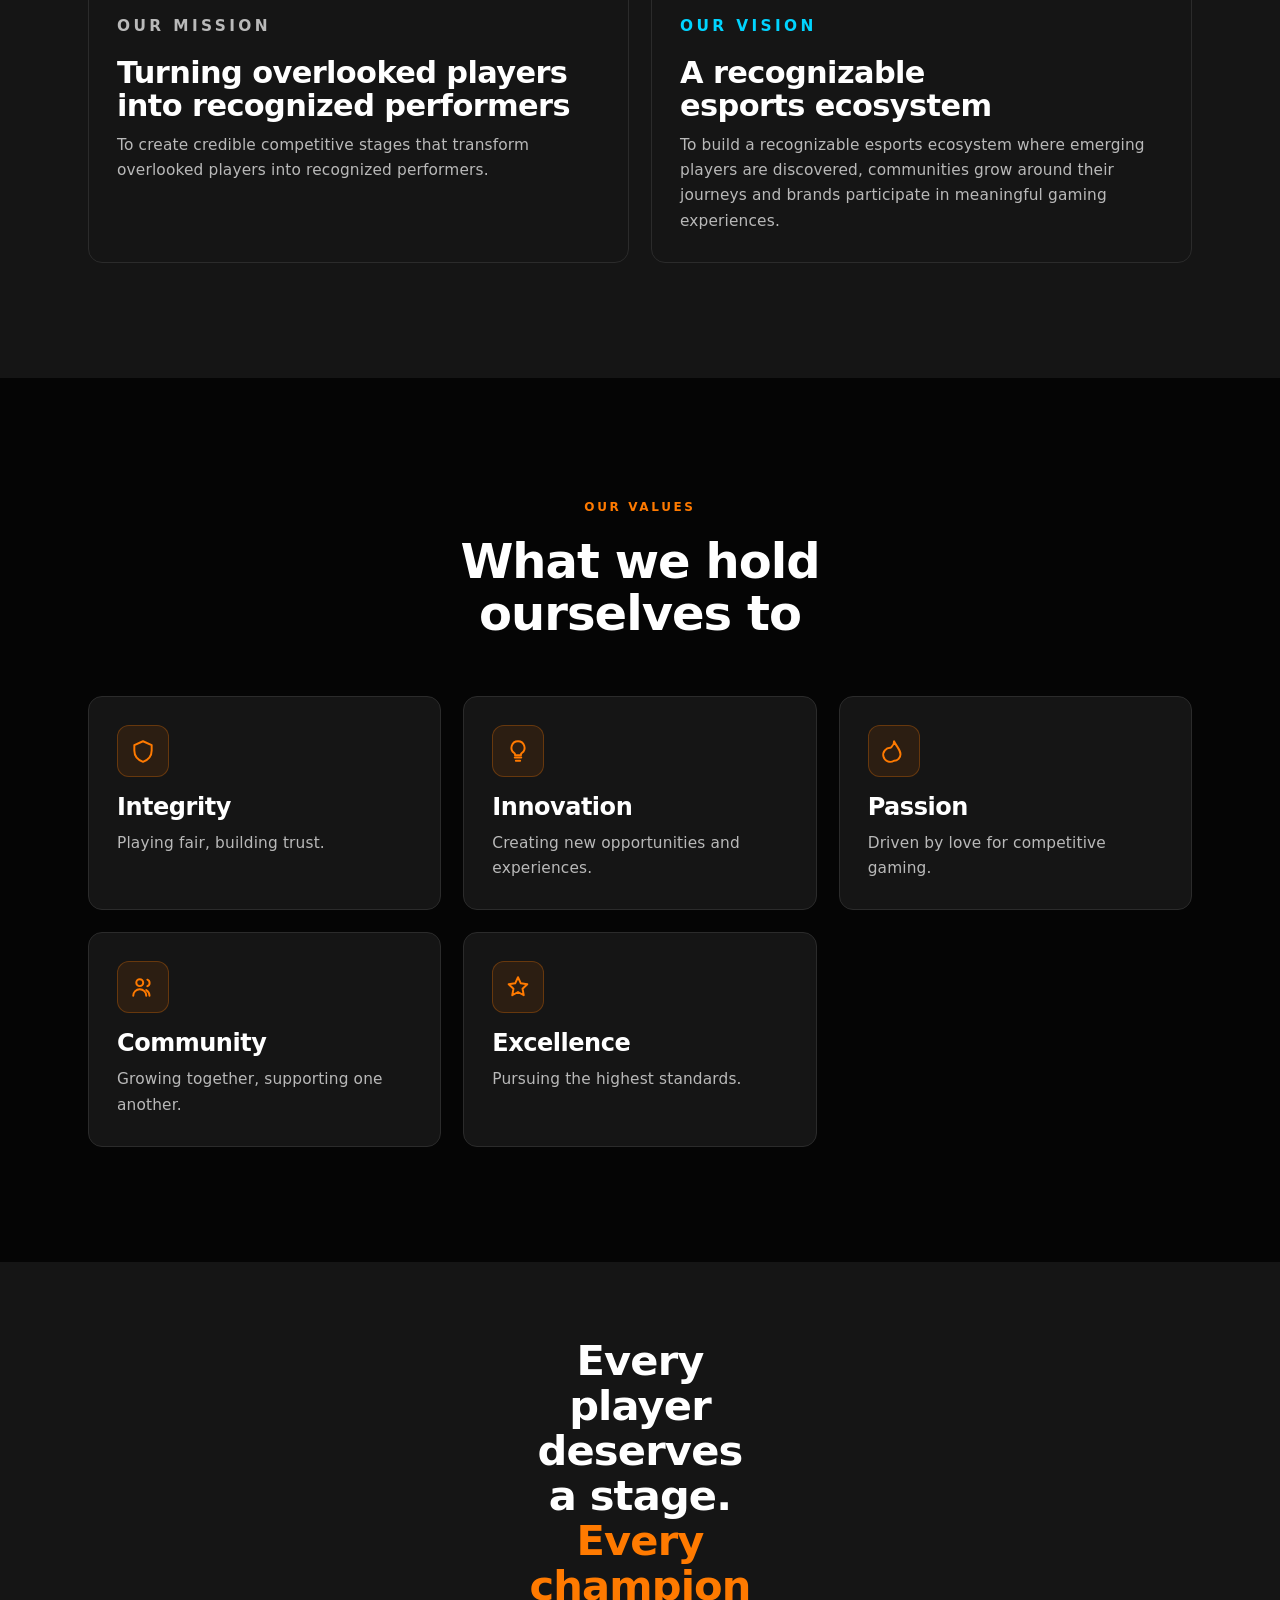
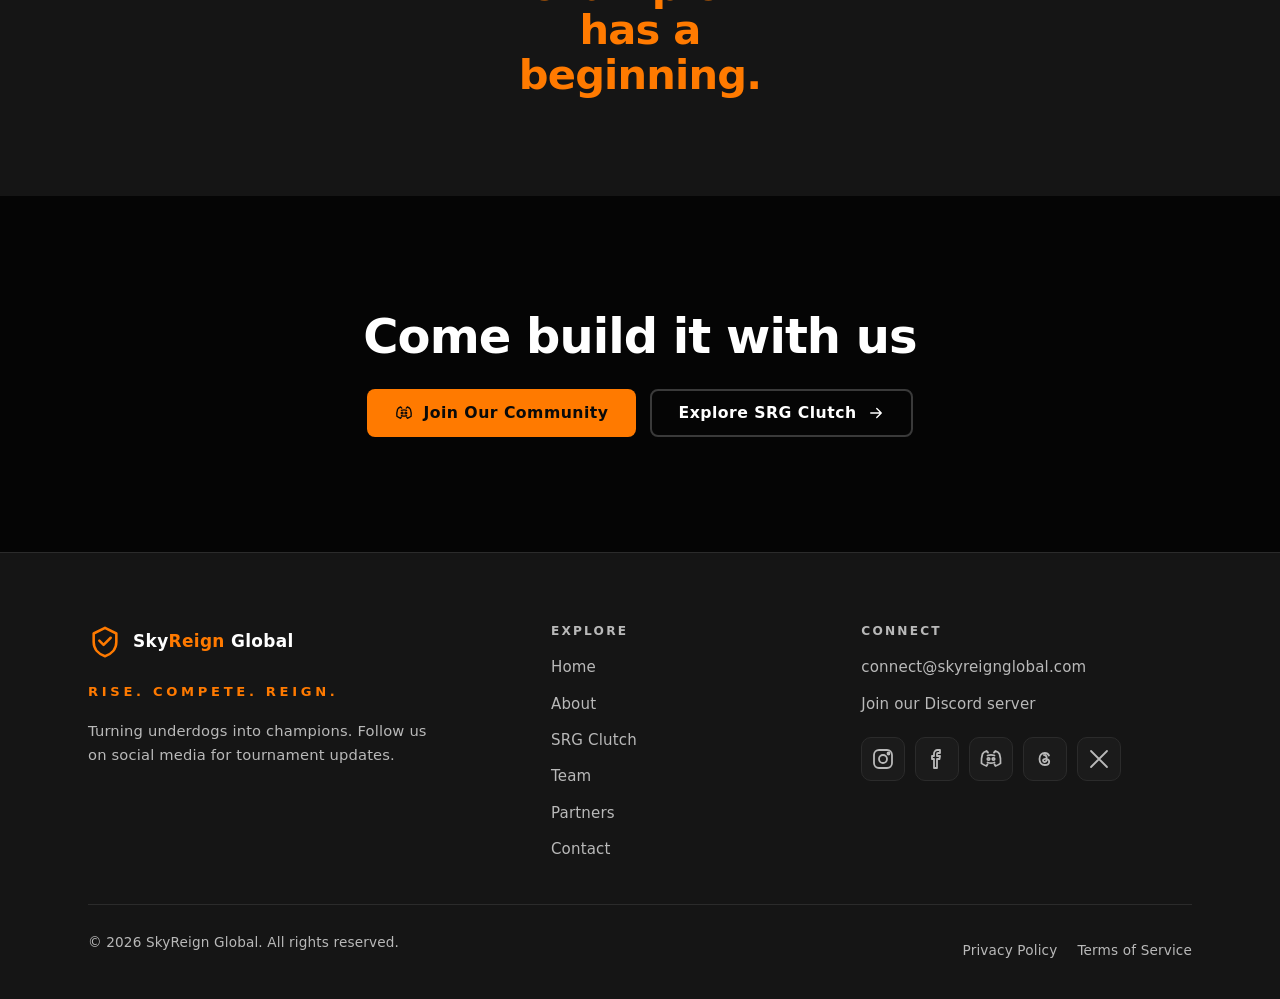
==== commit dfca63da: "Fix flex gap splitting SkyReign wordmark The brand lockup is a flex row with an 11px gap, so wrappin" ====
--- a/about.html
+++ b/about.html
@@ -24,7 +24,7 @@
   <div class="wrap header-inner">
     <a class="brand" href="index.html">
       <svg class="mark icon" style="color:var(--inferno)" aria-hidden="true"><use href="assets/icons.svg#i-logo"></use></svg>
-      Sky<em>Reign</em> Global
+      <span>Sky<em>Reign</em> Global</span>
     </a>
     <button class="nav-toggle" type="button" aria-expanded="false" aria-controls="primary-nav" aria-label="Open menu">
       <svg class="icon" aria-hidden="true"><use href="assets/icons.svg#i-menu"></use></svg>
@@ -160,7 +160,7 @@
       <div>
         <a class="brand" href="index.html">
           <svg class="mark icon" style="color:var(--inferno)" aria-hidden="true"><use href="assets/icons.svg#i-logo"></use></svg>
-          Sky<em>Reign</em> Global
+          <span>Sky<em>Reign</em> Global</span>
         </a>
         <p class="footer-tag">Rise. Compete. Reign.</p>
         <p class="muted" style="font-size:.92rem;max-width:38ch">Turning underdogs into champions. Follow us on social media for tournament updates.</p>
